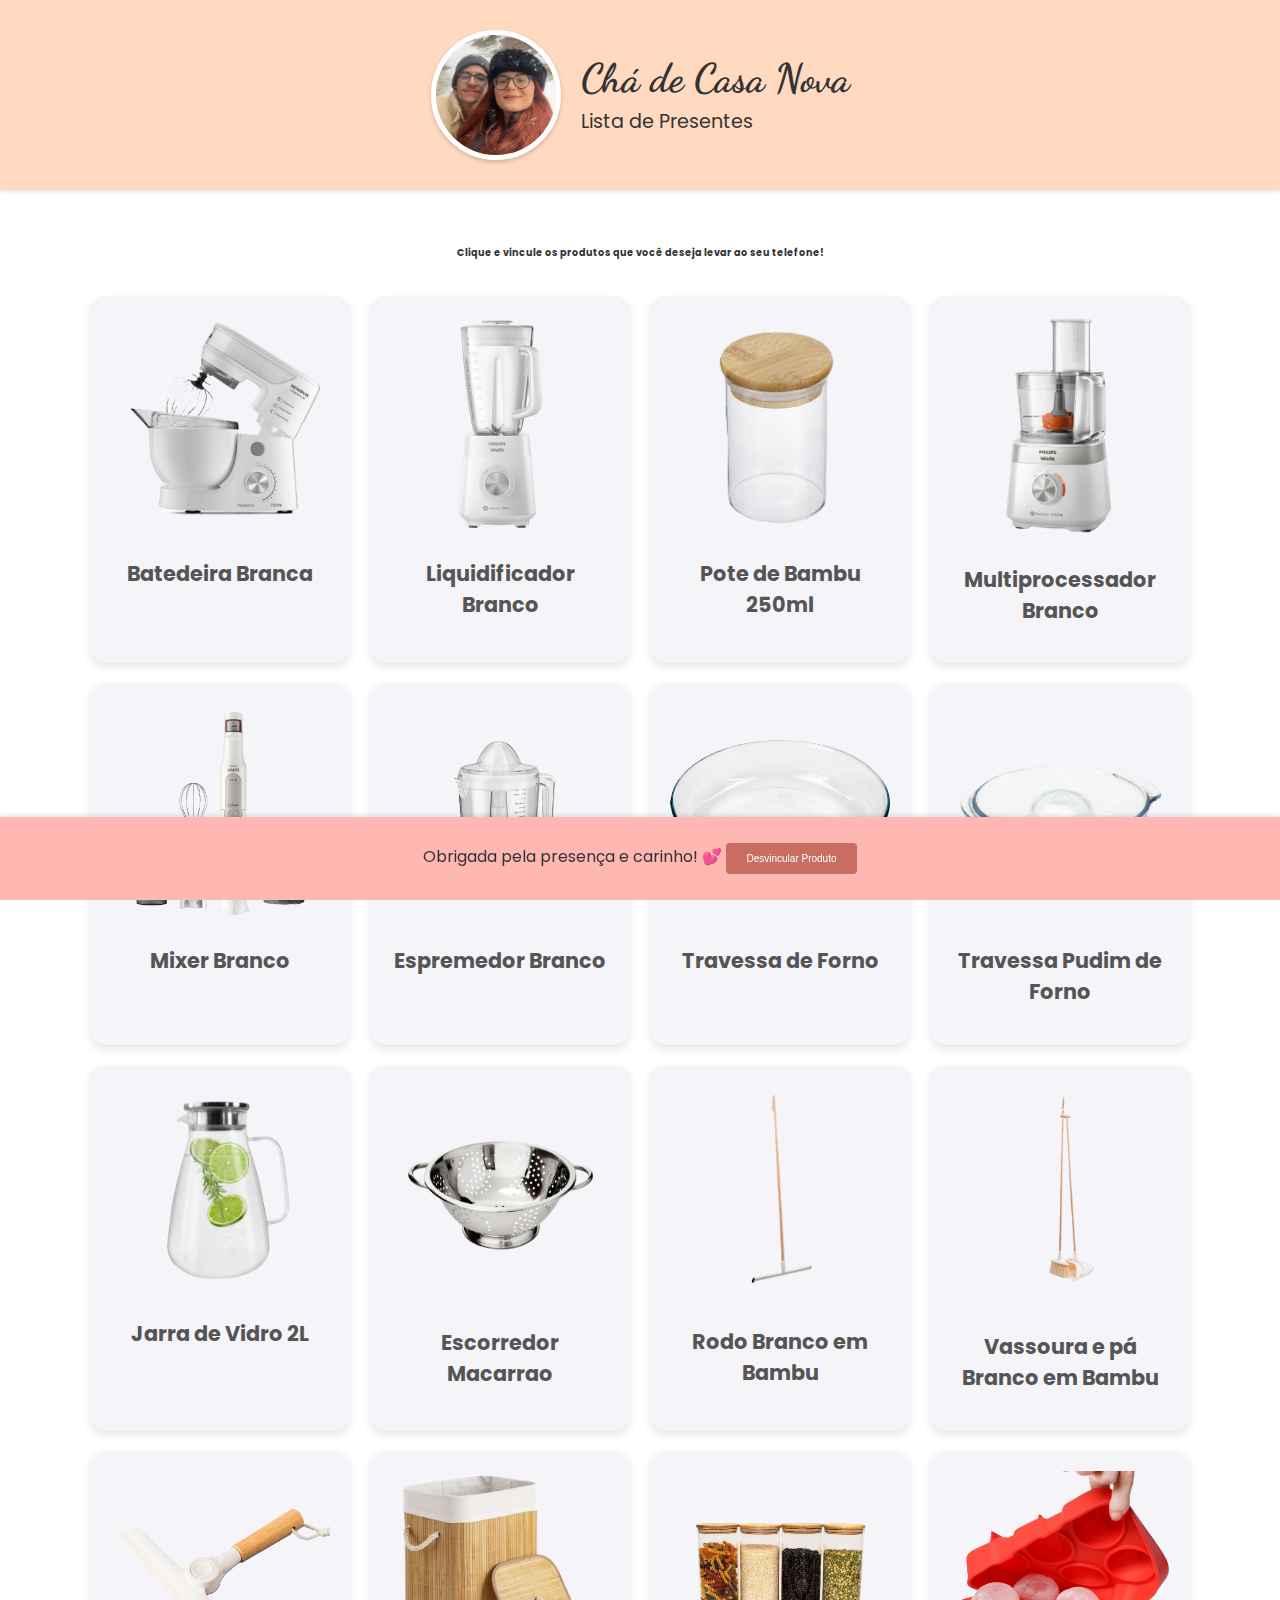
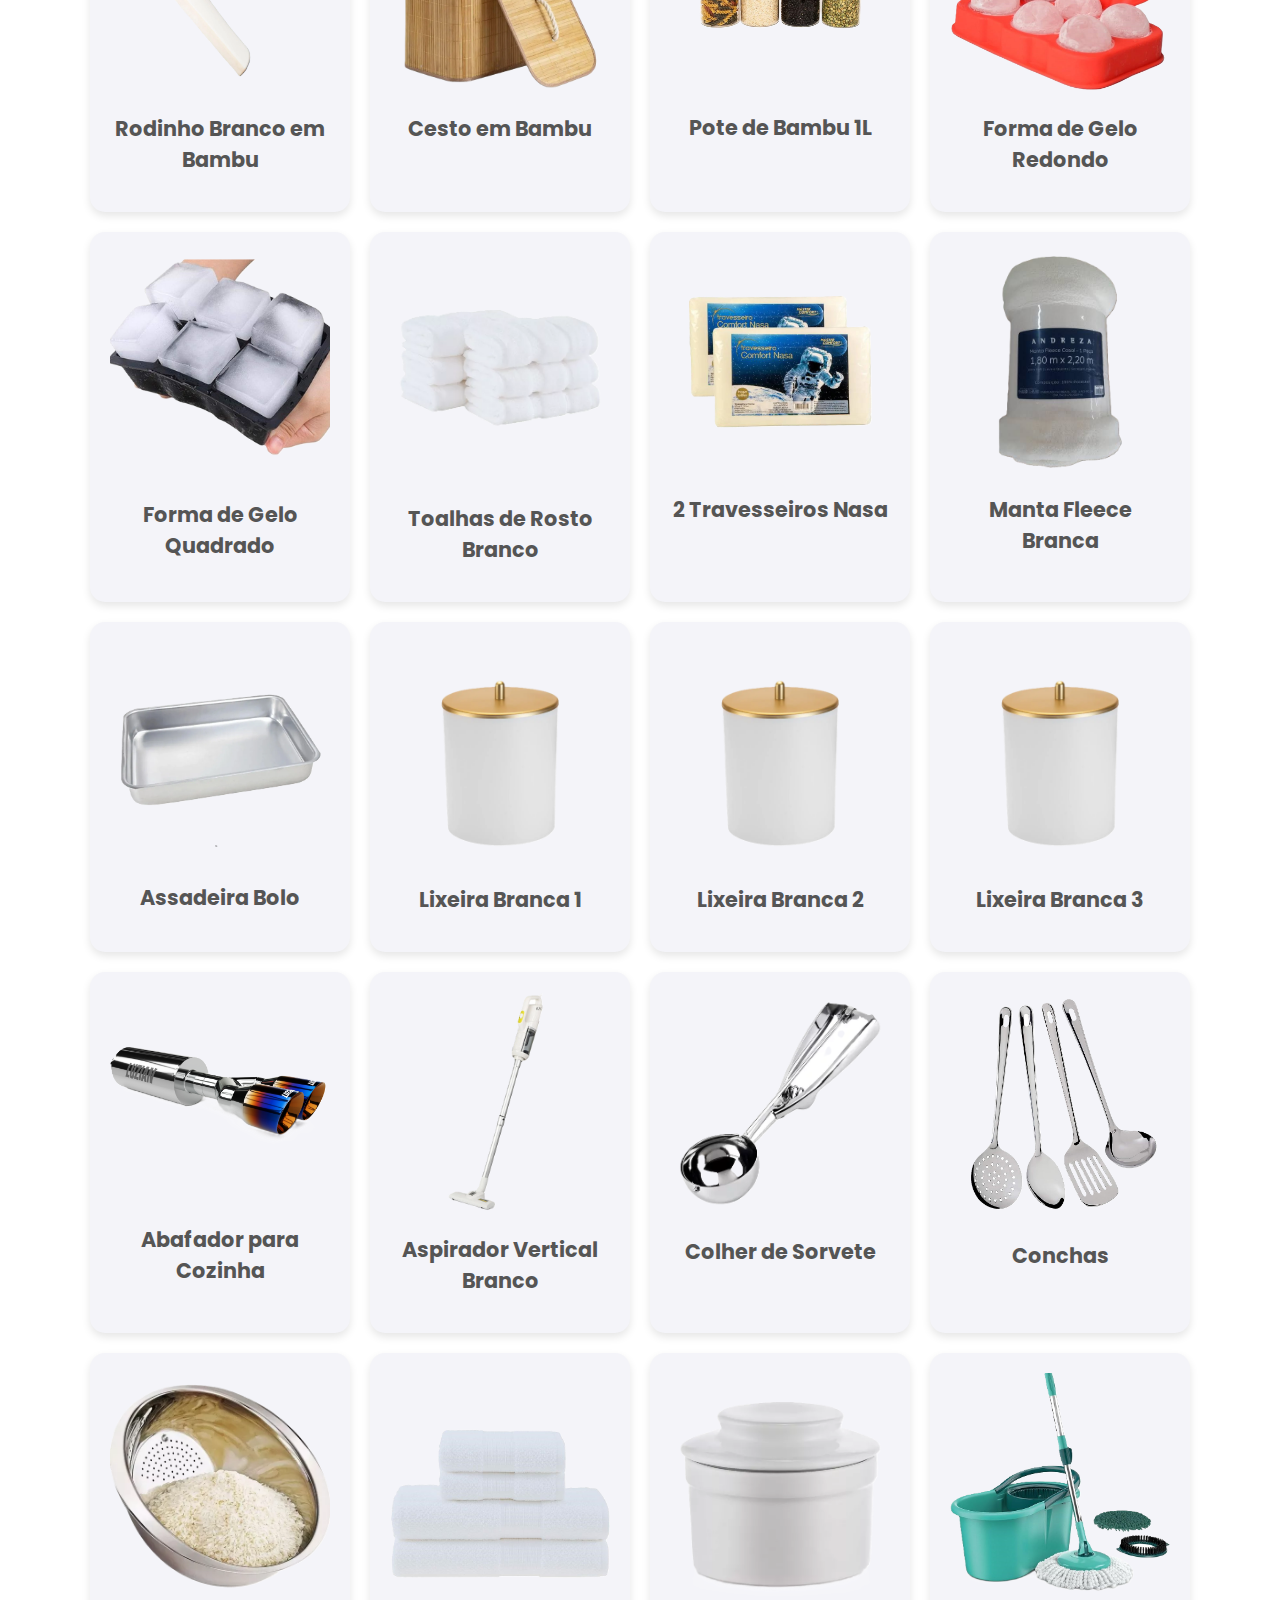
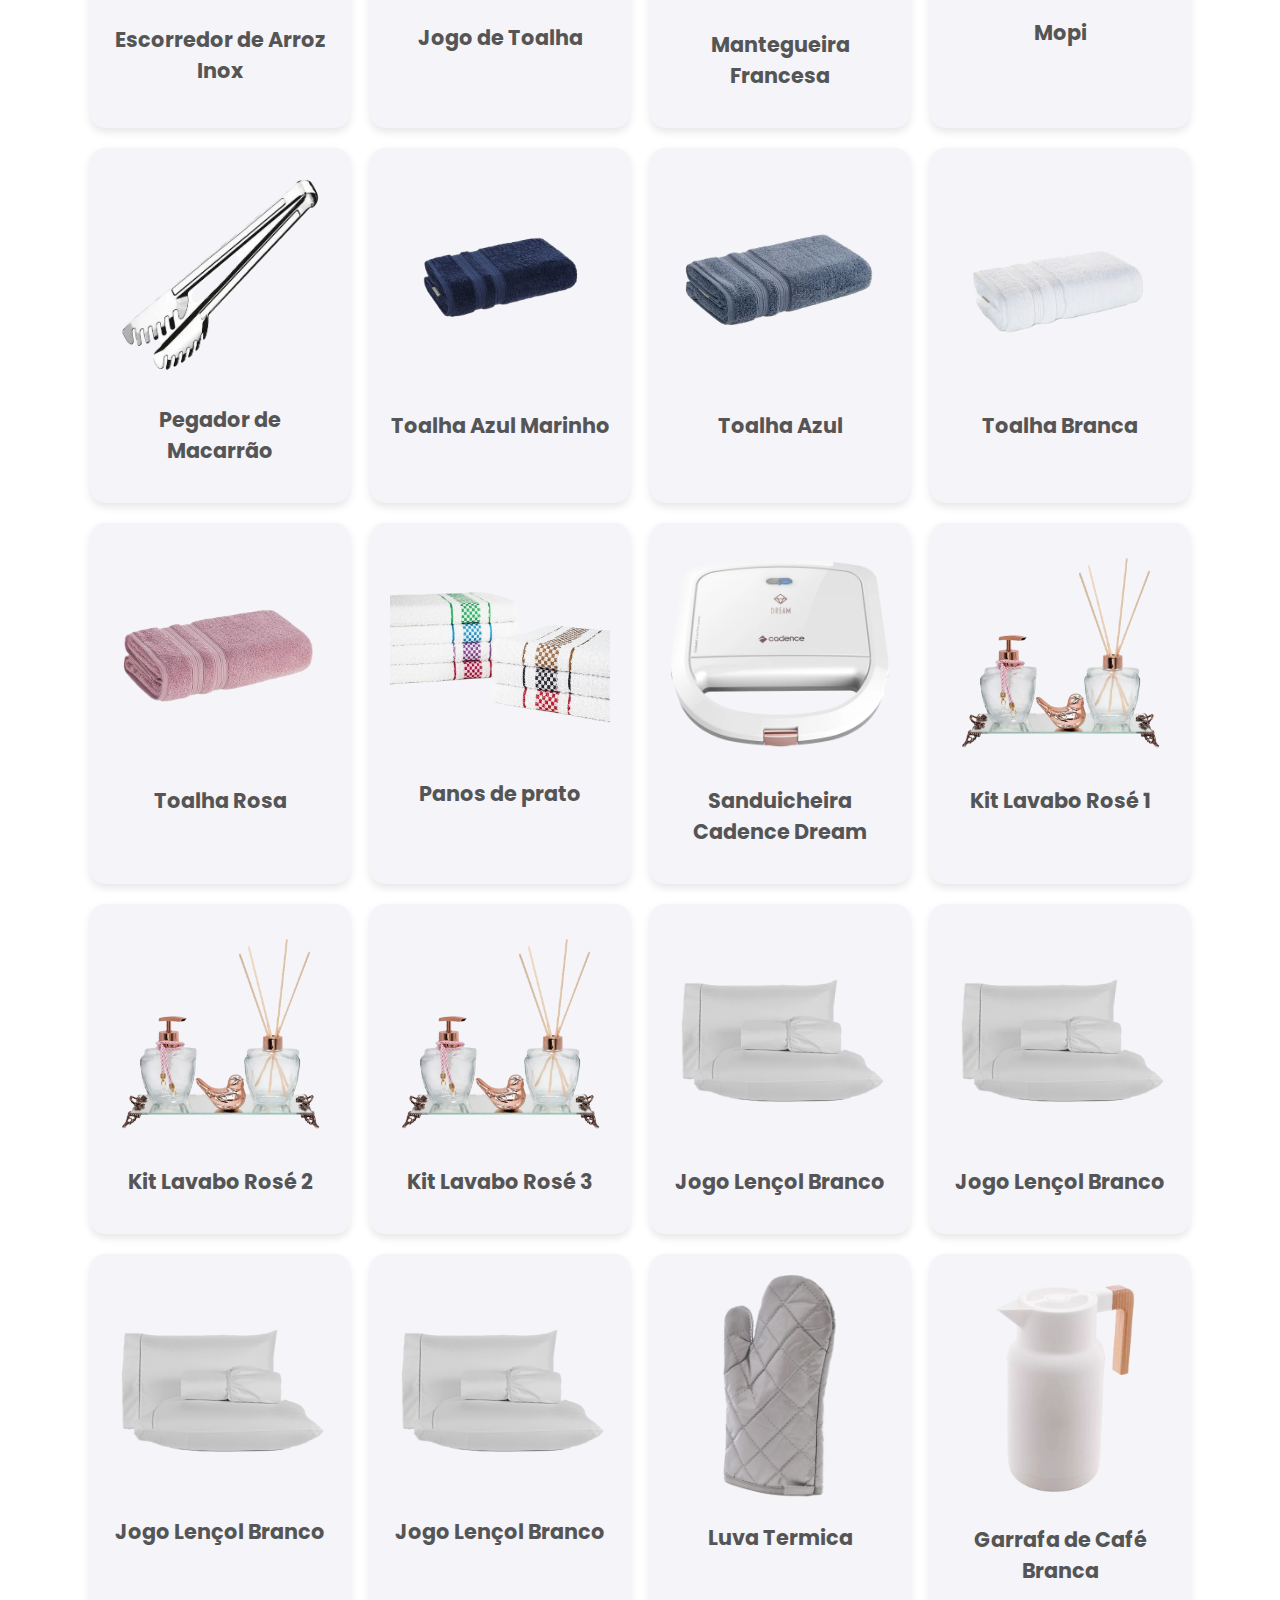
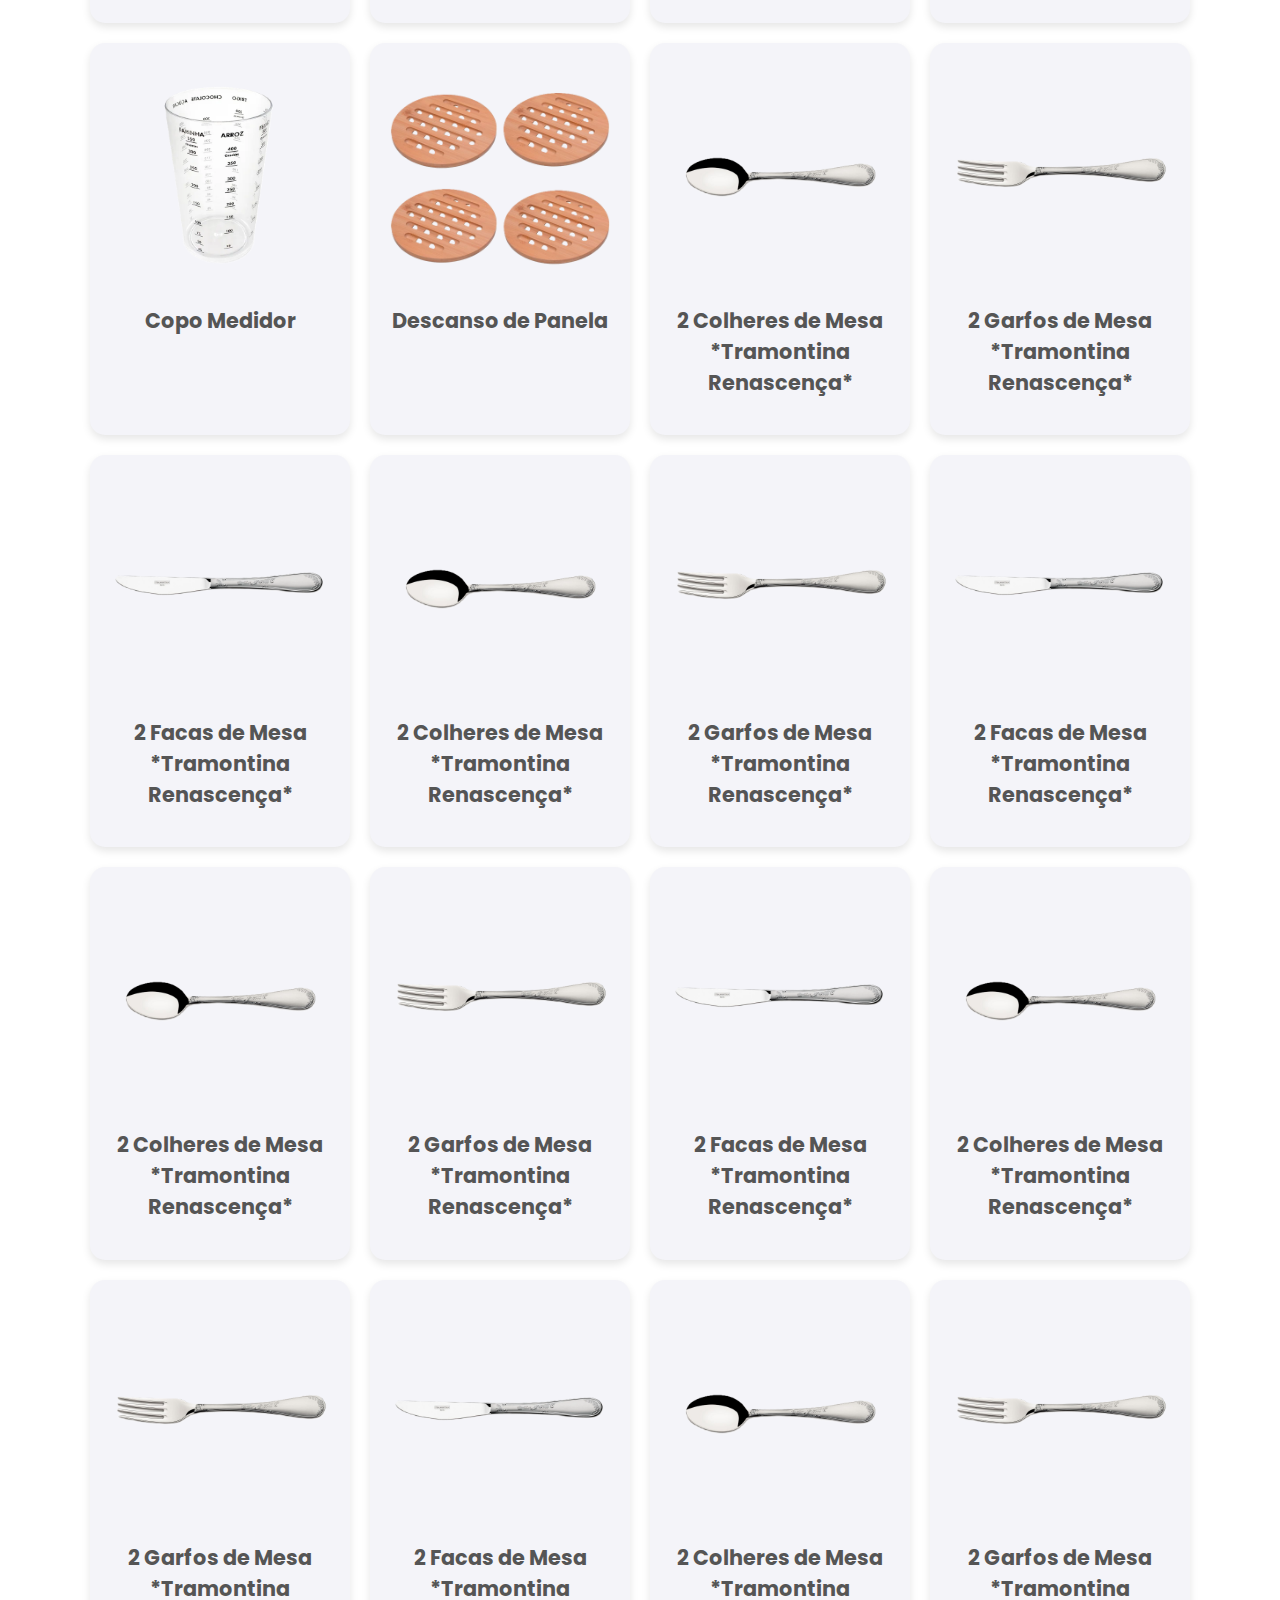
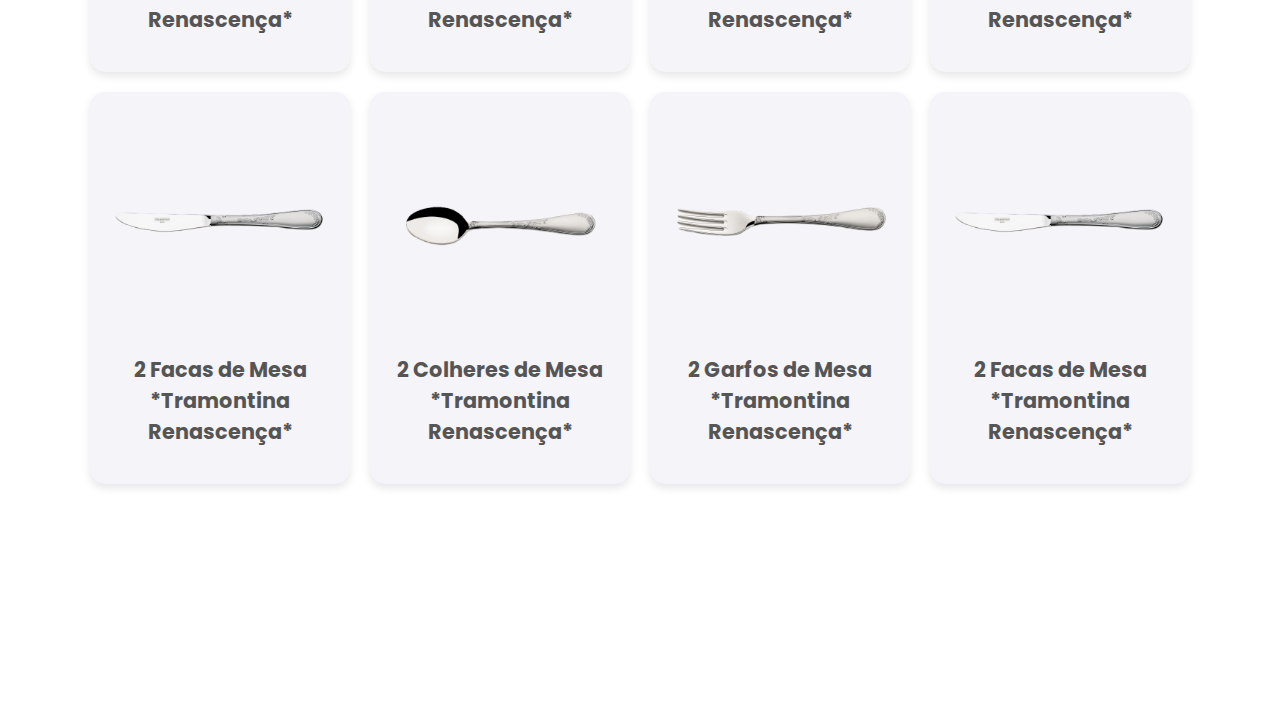
==== index.html @ 3da1aef8 "feat" ====
<!-- -->
<!-- -->
<!-- -->
<!-- -->
<!-- -->
<!-- -->
<!-- -->
<!-- -->
<!-- -->
<!-- -->
<!-- -->
<!-- -->
<!-- -->
<!---------------------------   ####     ##      ####             #######   ####     ####      ##      #### ----------------------------->
<!---------------------------  ##  ##   ####      ##                   ##  ##  ##     ##      ####    ##  ##----------------------------->
<!--------------------------- ##        ## ##     ##                  ##   ##   ##    ##      ## ##   ##   ##---------------------------->
<!---------------------------  #####   ##   ##    ##                 ##    ##   ##    ##     ##   ##  ##   ##---------------------------->
<!---------------------------      ##  #######    ##                ##     ##   ##    ##     #######  ##   ##---------------------------->
<!--------------------------- ##   ##  ##   ##    ##               ##      ##   ##    ##     ##   ##  ##   ##---------------------------->
<!---------------------------  #####   ##   ##   ####             #######   #####    ####    ##   ##   #####----------------------------->
<!-- -->
<!-- -->
<!-- -->
<!-- -->
<!-- -->
<!-- -->
<!-- -->
<!-- -->
<!-- -->
<!-- -->
<!-- -->
<!-- -->
<!-- -->



<!DOCTYPE html>
<html lang="pt-BR">

<head>
    <title>Izao e Jhow</title>
    <link rel="icon" type="image/x-icon" href="images/nois.jpeg">
    <meta charset="UTF-8">
    <meta name="viewport" content="width=device-width, initial-scale=1.0">
    <title>Chá de Casa Nova</title>
    <link
        href="https://fonts.googleapis.com/css2?family=Poppins:wght@300;400;600&family=Dancing+Script:wght@700&display=swap"
        rel="stylesheet">
    <link rel="stylesheet" href="casanova.css">
</head>

<body>
    <header>
        <div class="header-content">
            <img src="images/nois.jpeg" alt="Nois" class="personal-photo">
            <div class="header-text">
                <h1>Chá de Casa Nova</h1>
                <p>Lista de Presentes</p>        
            </div>
        </div>

    </header>

    <main>
        <h5>Clique e vincule os produtos que você deseja levar ao seu telefone!</h5>
        <section class="product-list">
            <div class="product-item" data-id="1">
                <img src="images/batedeira.png" alt="Batedeira Branca">
                <h2>Batedeira Branca</h2>
                <button class="link-button">Vincular</button>
            </div>

            <div class="product-item" data-id="2">
                <img src="images/liquidificador.png" alt="Liquidificador Branco">
                <h2>Liquidificador Branco</h2>
                <button class="link-button">Vincular</button>
            </div>

            <div class="product-item" data-id="1000">
                <img src="images/pote-2.png" alt="Pote de Bambu 250ml">
                <h2>Pote de Bambu 250ml</h2>
                <button class="link-button">Vincular</button>
            </div>

            <div class="product-item" data-id="3">
                <img src="images/multiprocessador.png" alt="Multiprocessador Branco">
                <h2>Multiprocessador Branco</h2>
                <button class="link-button">Vincular</button>
            </div>

            <div class="product-item" data-id="4">
                <img src="images/mixer.png" alt="Mixer Branco">
                <h2>Mixer Branco</h2>
                <button class="link-button">Vincular</button>
            </div>

            <div class="product-item" data-id="5">
                <img src="images/espremedor.png" alt="Espremedor Branco">
                <h2>Espremedor Branco</h2>
                <button class="link-button">Vincular</button>
            </div>

            <div class="product-item" data-id="6">
                <img src="images/assadeira.png" alt="Assadeira">
                <h2>Travessa de Forno</h2>
                <button class="link-button">Vincular</button>
            </div>

            <div class="product-item" data-id="7">
                <img src="images/forma-pudim.png" alt="Travessa Pudim de Forno">
                <h2>Travessa Pudim de Forno</h2>
                <button class="link-button">Vincular</button>
            </div>

            <div class="product-item" data-id="8">
                <img src="images/jarra.png" alt="Jarra de Vidro 2L">
                <h2>Jarra de Vidro 2L</h2>
                <button class="link-button">Vincular</button>
            </div>

            <div class="product-item" data-id="9">
                <img src="images/escorredor-macarrao.png" alt="Escorredor Macarrao">
                <h2>Escorredor Macarrao</h2>
                <button class="link-button">Vincular</button>
            </div>

            <div class="product-item" data-id="10">
                <img src="images/rodo.png" alt="Rodo Branco em Bambu">
                <h2>Rodo Branco em Bambu</h2>
                <button class="link-button">Vincular</button>
            </div>

            <div class="product-item" data-id="11">
                <img src="images/vassoura.png" alt="Vassoura e pá Branco em Bambu">
                <h2>Vassoura e pá Branco em Bambu</h2>
                <button class="link-button">Vincular</button>
            </div>

            <div class="product-item" data-id="12">
                <img src="images/rodinho.png" alt="Rodinho Branco em Bambu">
                <h2>Rodinho Branco em Bambu</h2>
                <button class="link-button">Vincular</button>
            </div>

            <div class="product-item" data-id="13">
                <img src="images/cesto.png" alt="Cesto em Bambu">
                <h2>Cesto em Bambu</h2>
                <button class="link-button">Vincular</button>
            </div>

            <div class="product-item" data-id="14">
                <img src="images/pote.png" alt="Pote de Bambu 1L">
                <h2>Pote de Bambu 1L</h2>
                <button class="link-button">Vincular</button>
            </div>

            <div class="product-item" data-id="15">
                <img src="images/gelo-redondo.png" alt="Forma de Gelo Redondo">
                <h2>Forma de Gelo Redondo</h2>
                <button class="link-button">Vincular</button>
            </div>

            <div class="product-item" data-id="16">
                <img src="images/gelo-quadrado.png" alt="Forma de Gelo Quadrado">
                <h2>Forma de Gelo Quadrado</h2>
                <button class="link-button">Vincular</button>
            </div>

            <div class="product-item" data-id="17">
                <img src="images/toalha-rosto.png" alt="Toalhas de Rosto Branco">
                <h2>Toalhas de Rosto Branco</h2>
                <button class="link-button">Vincular</button>
            </div>

            <div class="product-item" data-id="18">
                <img src="images/travesseiro.png" alt="2 Travesseiros Nasa">
                <h2>2 Travesseiros Nasa</h2>
                <button class="link-button">Vincular</button>
            </div>

            <div class="product-item" data-id="19">
                <img src="images/manta.png" alt="Manta Fleece Branca">
                <h2>Manta Fleece Branca</h2>
                <button class="link-button">Vincular</button>
            </div>

            <div class="product-item" data-id="20">
                <img src="images/assadeira-bolo.png" alt="Assadeira Bolo">
                <h2>Assadeira Bolo</h2>
                <button class="link-button">Vincular</button>
            </div>

            <div class="product-item" data-id="21">
                <img src="images/lixeira.png" alt="Lixeira Branca">
                <h2>Lixeira Branca 1</h2>
                <button class="link-button">Vincular</button>
            </div>

            <div class="product-item" data-id="22">
                <img src="images/lixeira.png" alt="Lixeira Branca">
                <h2>Lixeira Branca 2</h2>
                <button class="link-button">Vincular</button>
            </div>

            <div class="product-item" data-id="23">
                <img src="images/lixeira.png" alt="Lixeira Branca">
                <h2>Lixeira Branca 3</h2>
                <button class="link-button">Vincular</button>
            </div>
            <div class="product-item" data-id="24">
                <img src="images/abafador-para-cozinha.png" alt="Abafador para Cozinha">
                <h2>Abafador para Cozinha</h2>
                <button class="link-button">Vincular</button>
            </div>

            <div class="product-item" data-id="25">
                <img src="images/aspirador.png" alt="Aspirador">
                <h2>Aspirador Vertical Branco</h2>
                <button class="link-button">Vincular</button>
            </div>

            <div class="product-item" data-id="26">
                <img src="images/colher-sorvete.png" alt="Colher de Sorvete">
                <h2>Colher de Sorvete</h2>
                <button class="link-button">Vincular</button>
            </div>

            <div class="product-item" data-id="27">
                <img src="images/conchas.png" alt="Conchas">
                <h2>Conchas</h2>
                <button class="link-button">Vincular</button>
            </div>

            <div class="product-item" data-id="28">
                <img src="images/escorredor-arroz.png" alt="Escorredor de Arroz">
                <h2>Escorredor de Arroz Inox</h2>
                <button class="link-button">Vincular</button>
            </div>

            <div class="product-item" data-id="29">
                <img src="images/jogo-toalha.png" alt="Jogo de Toalha">
                <h2>Jogo de Toalha</h2>
                <button class="link-button">Vincular</button>
            </div>

            <div class="product-item" data-id="30">
                <img src="images/mantegueira.png" alt="Mantegueira">
                <h2>Mantegueira Francesa</h2>
                <button class="link-button">Vincular</button>
            </div>

            <div class="product-item" data-id="31">
                <img src="images/mopi.png" alt="Mopi">
                <h2>Mopi</h2>
                <button class="link-button">Vincular</button>
            </div>

            <div class="product-item" data-id="32">
                <img src="images/pegador-macarrao.png" alt="Pegador de Macarrão">
                <h2>Pegador de Macarrão</h2>
                <button class="link-button">Vincular</button>
            </div>

            <div class="product-item" data-id="33">
                <img src="images/toalha-azul-marinho.png" alt="Toalha Azul Marinho">
                <h2>Toalha Azul Marinho</h2>
                <button class="link-button">Vincular</button>
            </div>

            <div class="product-item" data-id="34">
                <img src="images/toalha-azul.png" alt="Toalha Azul">
                <h2>Toalha Azul</h2>
                <button class="link-button">Vincular</button>
            </div>

            <div class="product-item" data-id="35">
                <img src="images/toalha-branca.png" alt="Toalha Branca">
                <h2>Toalha Branca</h2>
                <button class="link-button">Vincular</button>
            </div>

            <div class="product-item" data-id="36">
                <img src="images/toalha-rosa.png" alt="Toalha Rosa">
                <h2>Toalha Rosa</h2>
                <button class="link-button">Vincular</button>
            </div>
            <div class="product-item" data-id="37">
                <img src="images/panos-de-prato.png" alt="Panos de prato">
                <h2>Panos de prato</h2>
                <button class="link-button">Vincular</button>
            </div>

            <div class="product-item" data-id="38">
                <img src="images/sanduicheira.png" alt="Sanduicheira Cadence Dream">
                <h2>Sanduicheira Cadence Dream</h2>
                <button class="link-button">Vincular</button>
            </div>

            <div class="product-item" data-id="39">
                <img src="images/kit-lavabo.png" alt="Kit Lavabo Rosé">
                <h2>Kit Lavabo Rosé 1</h2>
                <button class="link-button">Vincular</button>
            </div>

            <div class="product-item" data-id="40">
                <img src="images/kit-lavabo.png" alt="Kit Lavabo Rosé">
                <h2>Kit Lavabo Rosé 2</h2>
                <button class="link-button">Vincular</button>
            </div>

            <div class="product-item" data-id="41">
                <img src="images/kit-lavabo.png" alt="Kit Lavabo Rosé">
                <h2>Kit Lavabo Rosé 3</h2>
                <button class="link-button">Vincular</button>
            </div>
            <div class="product-item" data-id="42">
                <img src="images/jogo-lencol.png" alt="Jogo Lençol Branco">
                <h2>Jogo Lençol Branco</h2>
                <button class="link-button">Vincular</button>
            </div>
            <div class="product-item" data-id="43">
                <img src="images/jogo-lencol.png" alt="Jogo Lençol Branco">
                <h2>Jogo Lençol Branco</h2>
                <button class="link-button">Vincular</button>
            </div>
            <div class="product-item" data-id="44">
                <img src="images/jogo-lencol.png" alt="Jogo Lençol Branco">
                <h2>Jogo Lençol Branco</h2>
                <button class="link-button">Vincular</button>
            </div>
            <div class="product-item" data-id="45">
                <img src="images/jogo-lencol.png" alt="Jogo Lençol Branco">
                <h2>Jogo Lençol Branco</h2>
                <button class="link-button">Vincular</button>
            </div>
            <div class="product-item" data-id="46">
                <img src="images/luva.png" alt="Luva">
                <h2>Luva Termica</h2>
                <button class="link-button">Vincular</button>
            </div>
            <div class="product-item" data-id="47">
                <img src="images/garrafa-cafe.png" alt="Garrafa de Café Branca">
                <h2>Garrafa de Café Branca</h2>
                <button class="link-button">Vincular</button>
            </div>
            <div class="product-item" data-id="48">
                <img src="images/medidor.png" alt="Copo Medidor">
                <h2>Copo Medidor</h2>
                <button class="link-button">Vincular</button>
            </div>
            <div class="product-item" data-id="49">
                <img src="images/descanso-panela.png" alt="Descanso de Panela">
                <h2>Descanso de Panela</h2>
                <button class="link-button">Vincular</button>
            </div>
            <div class="product-item" data-id="50">
                <img src="images/colher-renascenca.png" alt="Colher de Mesa *Tramontina Renascença*">
                <h2>2 Colheres de Mesa *Tramontina Renascença*</h2>
                <button class="link-button">Vincular</button>
            </div>
            <div class="product-item" data-id="51">
                <img src="images/garfo-renascenca.png" alt="Garfo de Mesa *Tramontina Renascença*">
                <h2>2 Garfos de Mesa *Tramontina Renascença*</h2>
                <button class="link-button">Vincular</button>
            </div>
            <div class="product-item" data-id="52">
                <img src="images/faca-renascenca.png" alt="Faca de Mesa *Tramontina Renascença*">
                <h2>2 Facas de Mesa *Tramontina Renascença*</h2>
                <button class="link-button">Vincular</button>
            </div>
            <div class="product-item" data-id="53">
                <img src="images/colher-renascenca.png" alt="Colher de Mesa *Tramontina Renascença*">
                <h2>2 Colheres de Mesa *Tramontina Renascença*</h2>
                <button class="link-button">Vincular</button>
            </div>
            <div class="product-item" data-id="54">
                <img src="images/garfo-renascenca.png" alt="Garfo de Mesa *Tramontina Renascença*">
                <h2>2 Garfos de Mesa *Tramontina Renascença*</h2>
                <button class="link-button">Vincular</button>
            </div>
            <div class="product-item" data-id="55">
                <img src="images/faca-renascenca.png" alt="Faca de Mesa *Tramontina Renascença*">
                <h2>2 Facas de Mesa *Tramontina Renascença*</h2>
                <button class="link-button">Vincular</button>
            </div>
            <div class="product-item" data-id="56">
                <img src="images/colher-renascenca.png" alt="Colher de Mesa *Tramontina Renascença*">
                <h2>2 Colheres de Mesa *Tramontina Renascença*</h2>
                <button class="link-button">Vincular</button>
            </div>
            <div class="product-item" data-id="57">
                <img src="images/garfo-renascenca.png" alt="Garfo de Mesa *Tramontina Renascença*">
                <h2>2 Garfos de Mesa *Tramontina Renascença*</h2>
                <button class="link-button">Vincular</button>
            </div>
            <div class="product-item" data-id="58">
                <img src="images/faca-renascenca.png" alt="Faca de Mesa *Tramontina Renascença*">
                <h2>2 Facas de Mesa *Tramontina Renascença*</h2>
                <button class="link-button">Vincular</button>
            </div>
            <div class="product-item" data-id="59">
                <img src="images/colher-renascenca.png" alt="Colher de Mesa *Tramontina Renascença*">
                <h2>2 Colheres de Mesa *Tramontina Renascença*</h2>
                <button class="link-button">Vincular</button>
            </div>
            <div class="product-item" data-id="60">
                <img src="images/garfo-renascenca.png" alt="Garfo de Mesa *Tramontina Renascença*">
                <h2>2 Garfos de Mesa *Tramontina Renascença*</h2>
                <button class="link-button">Vincular</button>
            </div>
            <div class="product-item" data-id="61">
                <img src="images/faca-renascenca.png" alt="Faca de Mesa *Tramontina Renascença*">
                <h2>2 Facas de Mesa *Tramontina Renascença*</h2>
                <button class="link-button">Vincular</button>
            </div>
            <div class="product-item" data-id="62">
                <img src="images/colher-renascenca.png" alt="Colher de Mesa *Tramontina Renascença*">
                <h2>2 Colheres de Mesa *Tramontina Renascença*</h2>
                <button class="link-button">Vincular</button>
            </div>
            <div class="product-item" data-id="63">
                <img src="images/garfo-renascenca.png" alt="Garfo de Mesa *Tramontina Renascença*">
                <h2>2 Garfos de Mesa *Tramontina Renascença*</h2>
                <button class="link-button">Vincular</button>
            </div>
            <div class="product-item" data-id="64">
                <img src="images/faca-renascenca.png" alt="Faca de Mesa *Tramontina Renascença*">
                <h2>2 Facas de Mesa *Tramontina Renascença*</h2>
                <button class="link-button">Vincular</button>
            </div>
            <div class="product-item" data-id="65">
                <img src="images/colher-renascenca.png" alt="Colher de Mesa *Tramontina Renascença*">
                <h2>2 Colheres de Mesa *Tramontina Renascença*</h2>
                <button class="link-button">Vincular</button>
            </div>
            <div class="product-item" data-id="66">
                <img src="images/garfo-renascenca.png" alt="Garfo de Mesa *Tramontina Renascença*">
                <h2>2 Garfos de Mesa *Tramontina Renascença*</h2>
                <button class="link-button">Vincular</button>
            </div>
            <div class="product-item" data-id="67">
                <img src="images/faca-renascenca.png" alt="Faca de Mesa *Tramontina Renascença*">
                <h2>2 Facas de Mesa *Tramontina Renascença*</h2>
                <button class="link-button">Vincular</button>
            </div>
        </section>
    </main>

    <footer>
        <p>Obrigada pela presença e carinho! 💕 <button id="desvincular-button">Desvincular Produto</button></p>
    </footer>

    <div id="vincular-modal" class="modal" style="display:none;">
        <div class="modal-content">
            <span class="close-button">&times;</span>
            <h2>Vincular Produto</h2>
            <label for="telefone">Insira seu telefone:</label>
            <input type="text" id="telefone" name="telefone" required>
            <button id="confirm-vincular">Vincular</button>
        </div>
    </div>
    <div id="desvincular-modal" style="display:none;">
        <div class="modal-content">
            <button class="close-button">&times;</button>
            <h2>Desvincular Produto</h2>
            <input type="text" id="desvincular-telefone" placeholder="Digite seu telefone">
            <button id="confirm-desvincular">Desvincular</button>
        </div>
    </div>
    <script>
        document.addEventListener("DOMContentLoaded", async function () {
            await applyProductData();

            const modal = document.getElementById('vincular-modal');
            const closeButton = document.querySelector('.close-button');
            const confirmButton = document.getElementById('confirm-vincular');
            const telefoneInput = document.getElementById('telefone');
            let selectedProduct = null;

            const desvincularButton = document.getElementById('desvincular-button');
            const desvincularModal = document.getElementById('desvincular-modal');
            const desvincularCloseButton = desvincularModal.querySelector('.close-button');
            const desvincularConfirmButton = document.getElementById('confirm-desvincular');
            const desvincularTelefoneInput = document.getElementById('desvincular-telefone');

            document.querySelectorAll('.link-button').forEach(button => {
                button.addEventListener('click', function () {
                    selectedProduct = parseInt(this.closest('.product-item').getAttribute('data-id'));
                    modal.style.display = 'block';
                });
                button.addEventListener('touchend', function () {
                    selectedProduct = parseInt(this.closest('.product-item').getAttribute('data-id'));
                    modal.style.display = 'block';
                });
            });

            closeButton.addEventListener('click', function () {
                modal.style.display = 'none';
                telefoneInput.value = '';
            });

            telefoneInput.addEventListener('input', function () {
                const telefone = telefoneInput.value;

                telefoneInput.value = telefone.replace(/[^0-9]/g, '').slice(0, 11);

                if (telefoneInput.value.length < 8) {
                    telefoneInput.setCustomValidity("O telefone deve ter pelo menos 8 dígitos.");
                } else {
                    telefoneInput.setCustomValidity("");
                }
            });

            confirmButton.addEventListener('click', async function () {
                const telefone = telefoneInput.value;

                if (telefone.length > 7 && telefone.length <= 11) {

                    const products = await loadProductData();
                    let product = products.find(p => p.Id === selectedProduct);
                    if (product && product.Vinculado) {
                        modal.style.display = 'none';
                        alert("Produto já vinculado.");
                    }
                    else {
                        product = {};
                        product.Id = selectedProduct;
                        product.Telefone = telefone;
                        product.Vinculado = true;

                        var response = await saveProductData(product);
                        modal.style.display = 'none';
                        if (!response || response.status > 299) {
                            alert("Não foi possivel vincular.");
                        }
                        else {
                            alert("Vinculado com sucesso!");
                            await applyProductData();
                        }
                    }

                } else {
                    alert("Por favor, insira um telefone válido com 7 a 11 dígitos.");
                }
                telefoneInput.value = '';
            });

            desvincularTelefoneInput.addEventListener('input', function () {
                const telefone = desvincularTelefoneInput.value;

                desvincularTelefoneInput.value = telefone.replace(/[^0-9]/g, '').slice(0, 11);

                if (desvincularTelefoneInput.value.length < 8) {
                    desvincularTelefoneInput.setCustomValidity("O telefone deve ter pelo menos 8 dígitos.");
                } else {
                    desvincularTelefoneInput.setCustomValidity("");
                }
            });

            desvincularButton.addEventListener('click', function () {
                desvincularModal.style.display = 'block';
            });

            desvincularCloseButton.addEventListener('click', function () {
                desvincularModal.style.display = 'none';
                desvincularTelefoneInput.value = '';
            });

            desvincularConfirmButton.addEventListener('click', async function () {
                const telefone = desvincularTelefoneInput.value;


                if (telefone.length > 7 && telefone.length <= 11) {
                    const products = await loadProductData();
                    const product = products.find(p => p.Telefone === telefone);
                    if (product && product.Vinculado) {
                        var response = await deleteProductData(telefone);
                        modal.style.display = 'none';
                        if (!response || response.status > 299) {
                            alert("Não foi possivel desvincular.");
                        }
                        else {
                            alert("Desvinculado com sucesso!");
                        }
                    }
                    else {
                        alert("Nenhum produto encontrado para o telefone informado.");
                    }

                } else {
                    alert("Por favor, insira um telefone válido com 7 a 11 dígitos.");
                }
                await applyProductData();
                desvincularTelefoneInput.value = '';
            });

            window.addEventListener('click', function (event) {
                if (event.target === modal) {
                    modal.style.display = 'none';
                    telefoneInput.value = '';
                }

                if (event.target === desvincularModal) {
                    desvincularModal.style.display = 'none';
                    desvincularTelefoneInput.value = '';
                }
            });

            async function loadProductData() {
                const response = await fetch('https://api.izaoejhow.com.br/api/products')
                return response.json();
            }

            async function saveProductData(data) {
                const response = await fetch('https://api.izaoejhow.com.br/api/products', {
                    method: 'POST',
                    headers: {
                        'Content-Type': 'application/json'
                    },
                    body: JSON.stringify(data)
                });

                return response;
            }

            async function deleteProductData(tel) {
                const response = await fetch(`https://api.izaoejhow.com.br/api/products?telefone=${tel}`, { method: 'DELETE' });

                return response;
            }

            async function applyProductData() {
                const products = await loadProductData();
                document.querySelectorAll('.product-item').forEach(item => {
                    const productId = parseInt(item.getAttribute('data-id'));
                    const product = products.find(p => p.Id === productId);

                    if (product && product.Vinculado) {
                        item.classList.add('vinculado');
                    } else {
                        item.classList.remove('vinculado');
                    }
                });
            }
        });
    </script>
</body>
</html>
---- casanova.css ----
/* Estilo do corpo da página */
body {
    font-family: 'Poppins', sans-serif;
    background-color: #FFFFFF;
    color: #333;
    margin: 0;
    padding: 0;
}

/* Estilo do cabeçalho */
header {
    background-color: #FFDAC1; /* Pêssego */
    color: #333;
    text-align: center;
    padding: 30px 0;
    box-shadow: 0 2px 4px rgba(0, 0, 0, 0.1);
    display: flex;
    justify-content: center;
    align-items: center;
}

/* Contêiner flexível para imagem e texto */
.header-content {
    display: flex;
    align-items: center;
    gap: 20px;
    max-width: 800px;
    margin: 0 auto;
    text-align: left;
}

.header-content img {
    width: 120px; /* Tamanho da imagem */
    height: 120px; /* Tamanho da imagem */
    border-radius: 50%; /* Torna a imagem circular */
    border: 5px solid #FFFFFF; /* Borda branca */
    box-shadow: 0 2px 4px rgba(0, 0, 0, 0.2);
    object-fit: cover; /* Mantém a proporção da imagem */
    flex-shrink: 0; /* Impede que a imagem encolha */
}

/* Estilo do texto do cabeçalho */
.header-text h1 {
    font-family: 'Dancing Script', cursive;
    font-size: 2.5em;
    margin: 0;
}

.header-text p {
    font-size: 1.2em;
    margin: 5px 0 0;
}

/* Estilo principal */
main {
    padding: 40px 80px;
}

main h5{
    text-align: center;
    font-size: 0.6em;
}

.product-list {
    display: flex;
    flex-wrap: wrap;
    justify-content: center;
    gap: 20px;
    padding-top: 20px;
    padding-bottom: 200px;
}

/* Estilo dos itens do produto */
.product-item {
    background-color: #F4F4F9; /* Cinza Claro */
    border-radius: 15px;
    box-shadow: 0 4px 8px rgba(0, 0, 0, 0.1);
    text-align: center;
    width: 220px;
    padding: 20px;
    transition: transform 0.3s, box-shadow 0.3s, background-color 0.3s;
    position: relative;
    overflow: hidden; /* Garantir que o conteúdo não vaze do contêiner */
}

.product-item:hover {
    transform: scale(1.05);
    box-shadow: 0 6px 12px rgba(0, 0, 0, 0.15);
    background-color: #e0e0e0; /* Cor cinza ao passar o mouse */
}

.product-item img {
    width: 100%;
    height: auto;
    border-radius: 10px;
}

.product-item h2 {
    font-size: 1.3em;
    margin-top: 15px;
    color: #555;
}

/* Estilo do botão Vincular */
.link-button {
    display: none; /* Ocultar o botão por padrão */
    margin-top: 15px;
    padding: 10px 20px;
    font-size: 1em;
    color: #FFF;
    background-color: #add8e6; /* Azul Bebê */
    border: none;
    border-radius: 25px;
    cursor: pointer;
    transition: background-color 0.3s, transform 0.3s;
    box-shadow: 0 4px 8px rgba(0, 0, 0, 0.1);
}

/* Exibir o botão ao passar o mouse no item do produto */
.product-item:hover .link-button {
    display: inline-block;
}

.link-button:hover {
    background-color: #85c1e9; /* Azul Bebê Escuro ao passar o mouse */
    transform: translateY(-2px); /* Efeito de subir ao passar o mouse */
    box-shadow: 0 6px 12px rgba(0, 0, 0, 0.15);
}

/* Estilo para itens já vinculados */
.product-item.vinculado {
    background-color: #c0c0c0; /* Cinza */
    pointer-events: none; /* Desativa interações do mouse */
    box-shadow: none; /* Remove a sombra */
    transform: none; /* Remove a transformação */
}

.product-item.vinculado:hover {
    transform: none; /* Remove a transformação */
    box-shadow: none; /* Remove a sombra */
}

.product-item.vinculado .link-button {
    display: none; /* Oculta o botão para itens vinculados */
}

/* Estilo do rodapé */
footer {

    display: flex;
    flex-wrap: wrap;
    justify-content: center;
    padding: 10px 0;
    background-color: #FFB7B2; /* Rosa Claro */
    color: #333;
    position: fixed;
    bottom: 0;
    width: 100%;
    box-shadow: 0 -2px 4px rgba(0, 0, 0, 0.1);
}

footer p{
    text-align: center;
}

.modal-content {
    background-color: #ffffff;
    padding: 30px;
    border-radius: 8px;
    box-shadow: 0 5px 15px rgba(0, 0, 0, 0.3);
    width: 400px;
    max-width: 80%;
    margin: 0 auto;
    position: relative;
    text-align: center;
}

.close-button {
    position: absolute;
    top: 15px;
    right: 15px;
    background-color: transparent;
    border: none;
    font-size: 20px;
    cursor: pointer;
    color: #555555;
}

.close-button:hover {
    color: #000000;
}

.modal-content h2 {
    font-size: 24px;
    margin-bottom: 20px;
    color: #333333;
}

.modal-content input[type="text"] {
    width: 100%;
    padding: 10px;
    margin-bottom: 20px;
    border: 1px solid #cccccc;
    border-radius: 4px;
    font-size: 16px;
    box-sizing: border-box;
}

.modal-content input[type="text"]:focus {
    border-color: #999999;
    outline: none;
}

.modal-content button {
    background-color: #3498db;
    color: white;
    padding: 10px 20px;
    border: none;
    border-radius: 4px;
    cursor: pointer;
    font-size: 16px;
    transition: background-color 0.3s;
}

.modal-content button:hover {
    background-color: #2980b9;
}

/* Ajustes no modal para exibição centralizada */
#vincular-modal {
    display: flex;
    justify-content: center;
    align-items: center;
    position: fixed;
    z-index: 1000;
    left: 0;
    top: 0;
    width: 100%;
    height: 100%;
    background-color: rgba(0, 0, 0, 0.5);
}
/* Estilo para o botão no header */
#desvincular-button {
    text-align: right;
    background-color: #c96c62;
    color: white;
    padding: 10px 20px;
    border: none;
    border-radius: 4px;
    cursor: pointer;
    font-size: 10px;
    transition: background-color 0.3s;
}

#desvincular-button:hover {
    background-color: #c0392b;
}

/* Reutilização de estilos para o novo modal */
#desvincular-modal .modal-content {
    /* Mesmo estilo do modal anterior */
}

/* Ajustes no modal para exibição centralizada */
#desvincular-modal {
    display: flex;
    justify-content: center;
    align-items: center;
    position: fixed;
    z-index: 1000;
    left: 0;
    top: 0;
    width: 100%;
    height: 100%;
    background-color: rgba(0, 0, 0, 0.5);
}
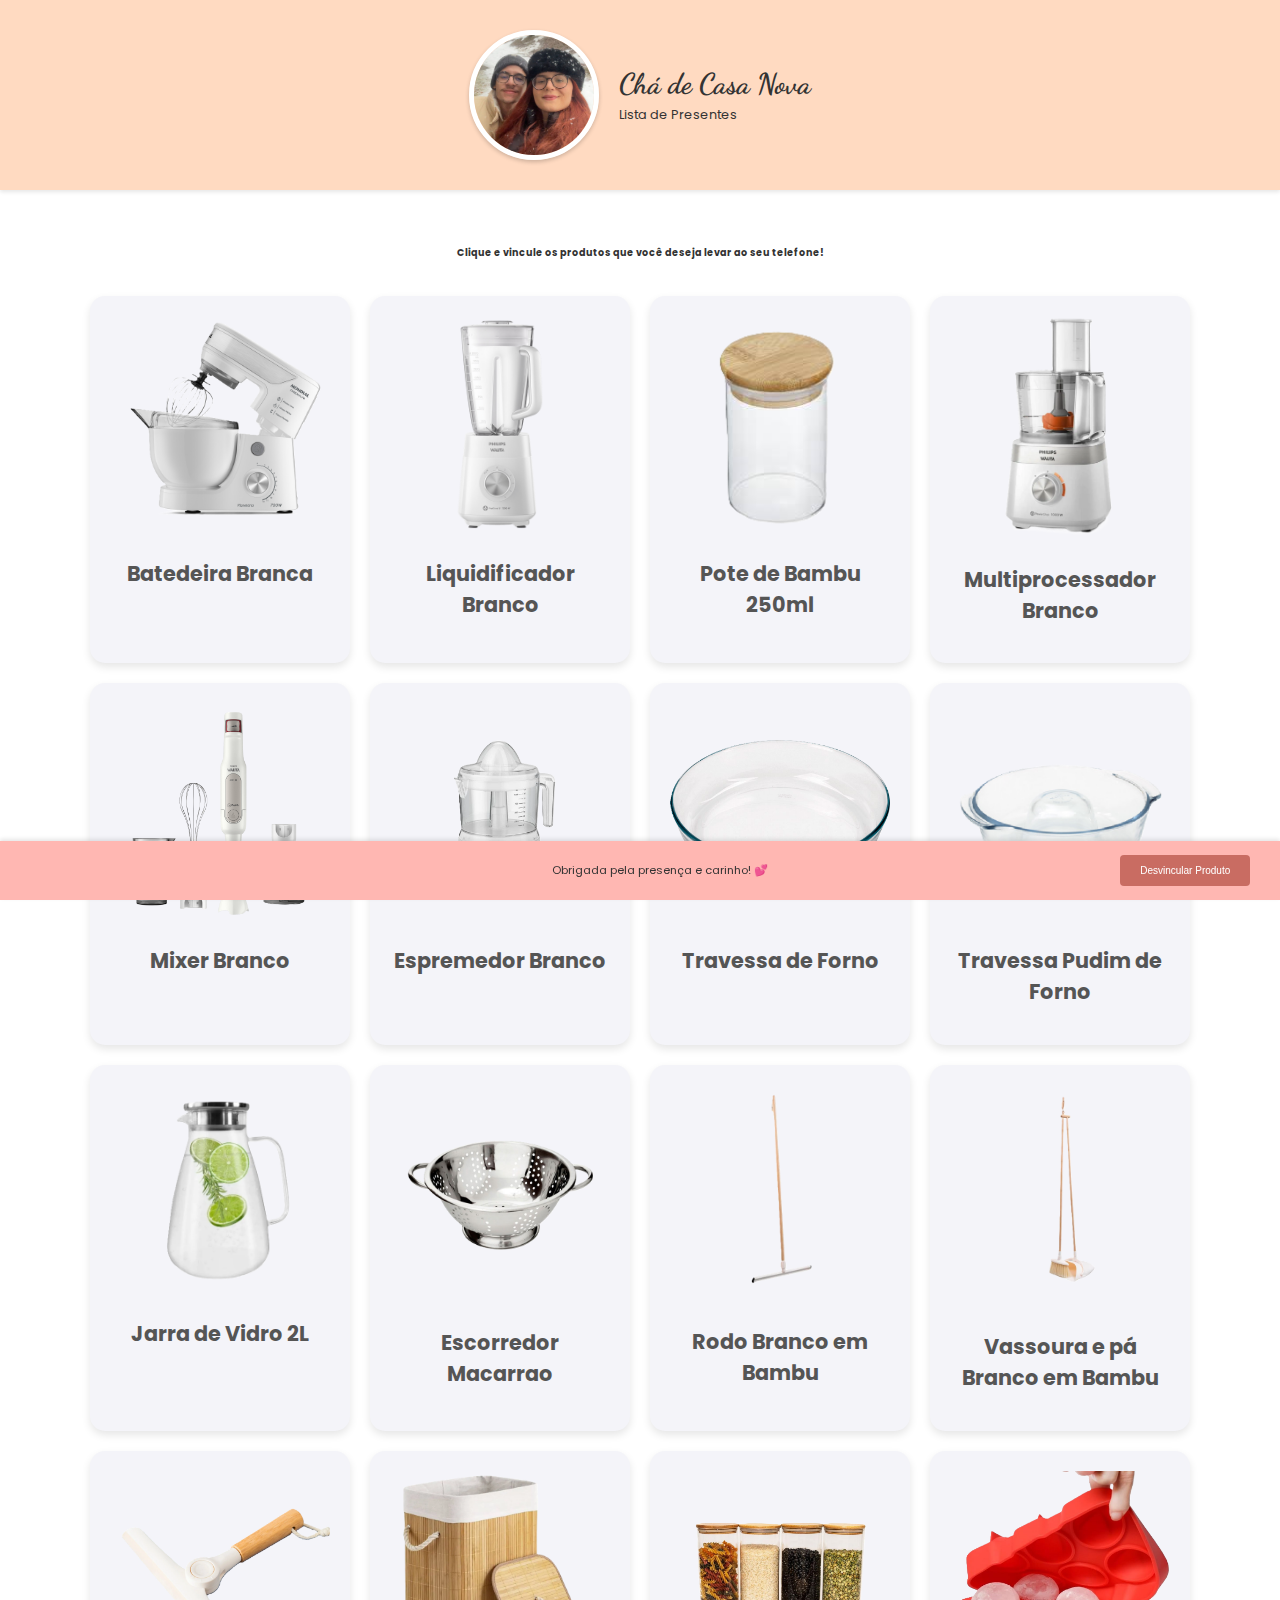
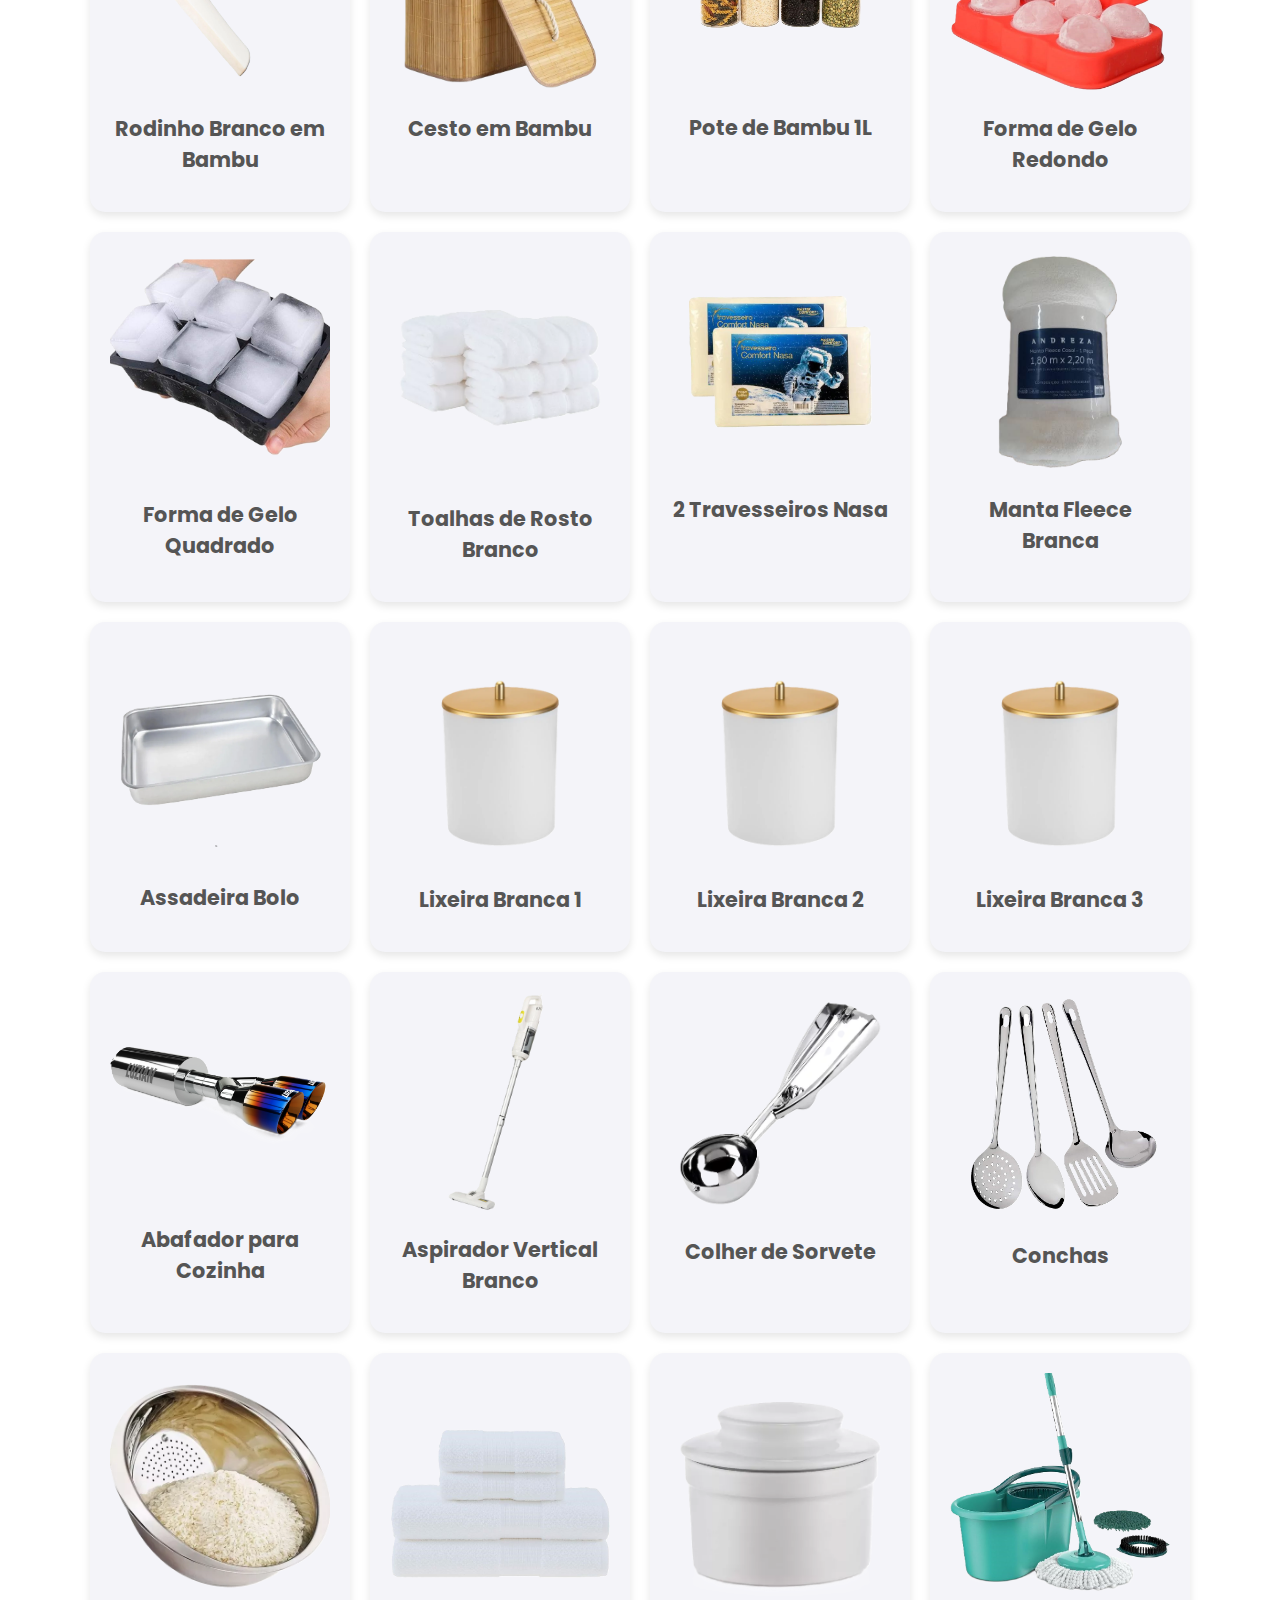
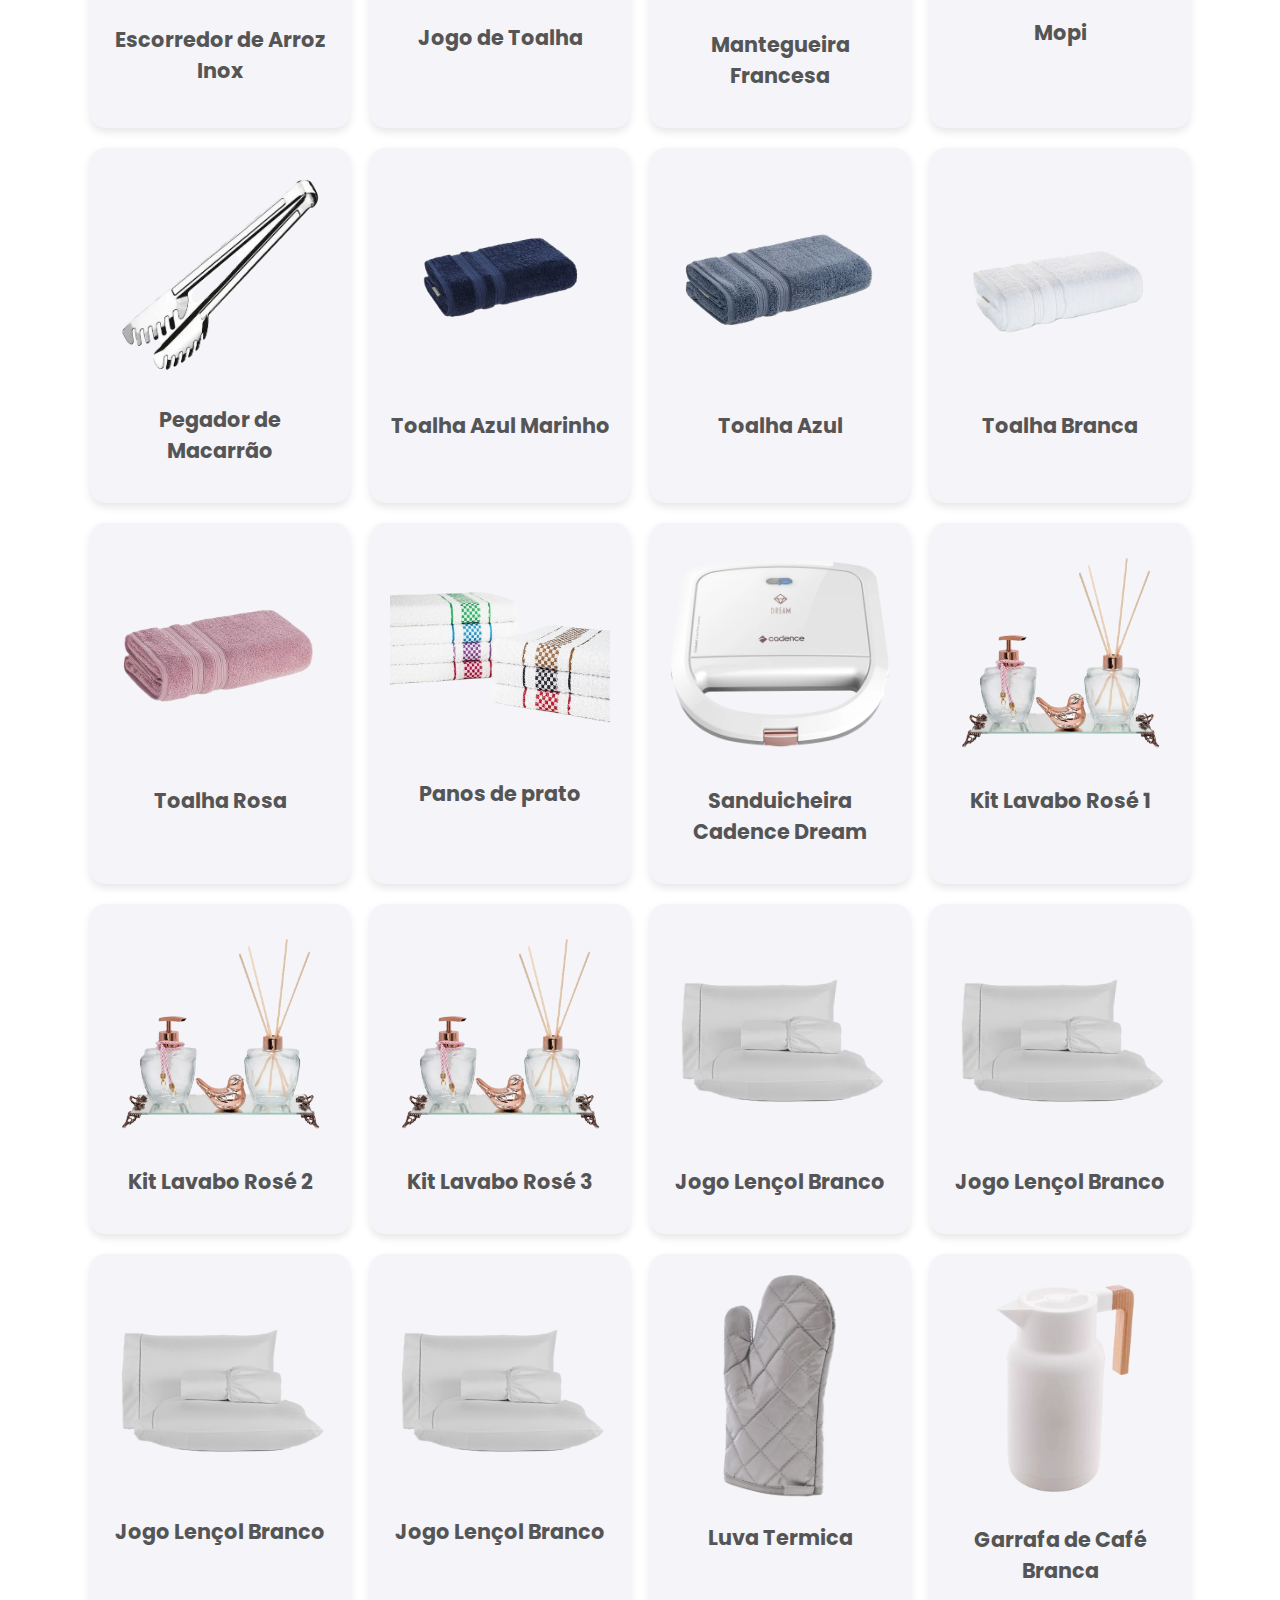
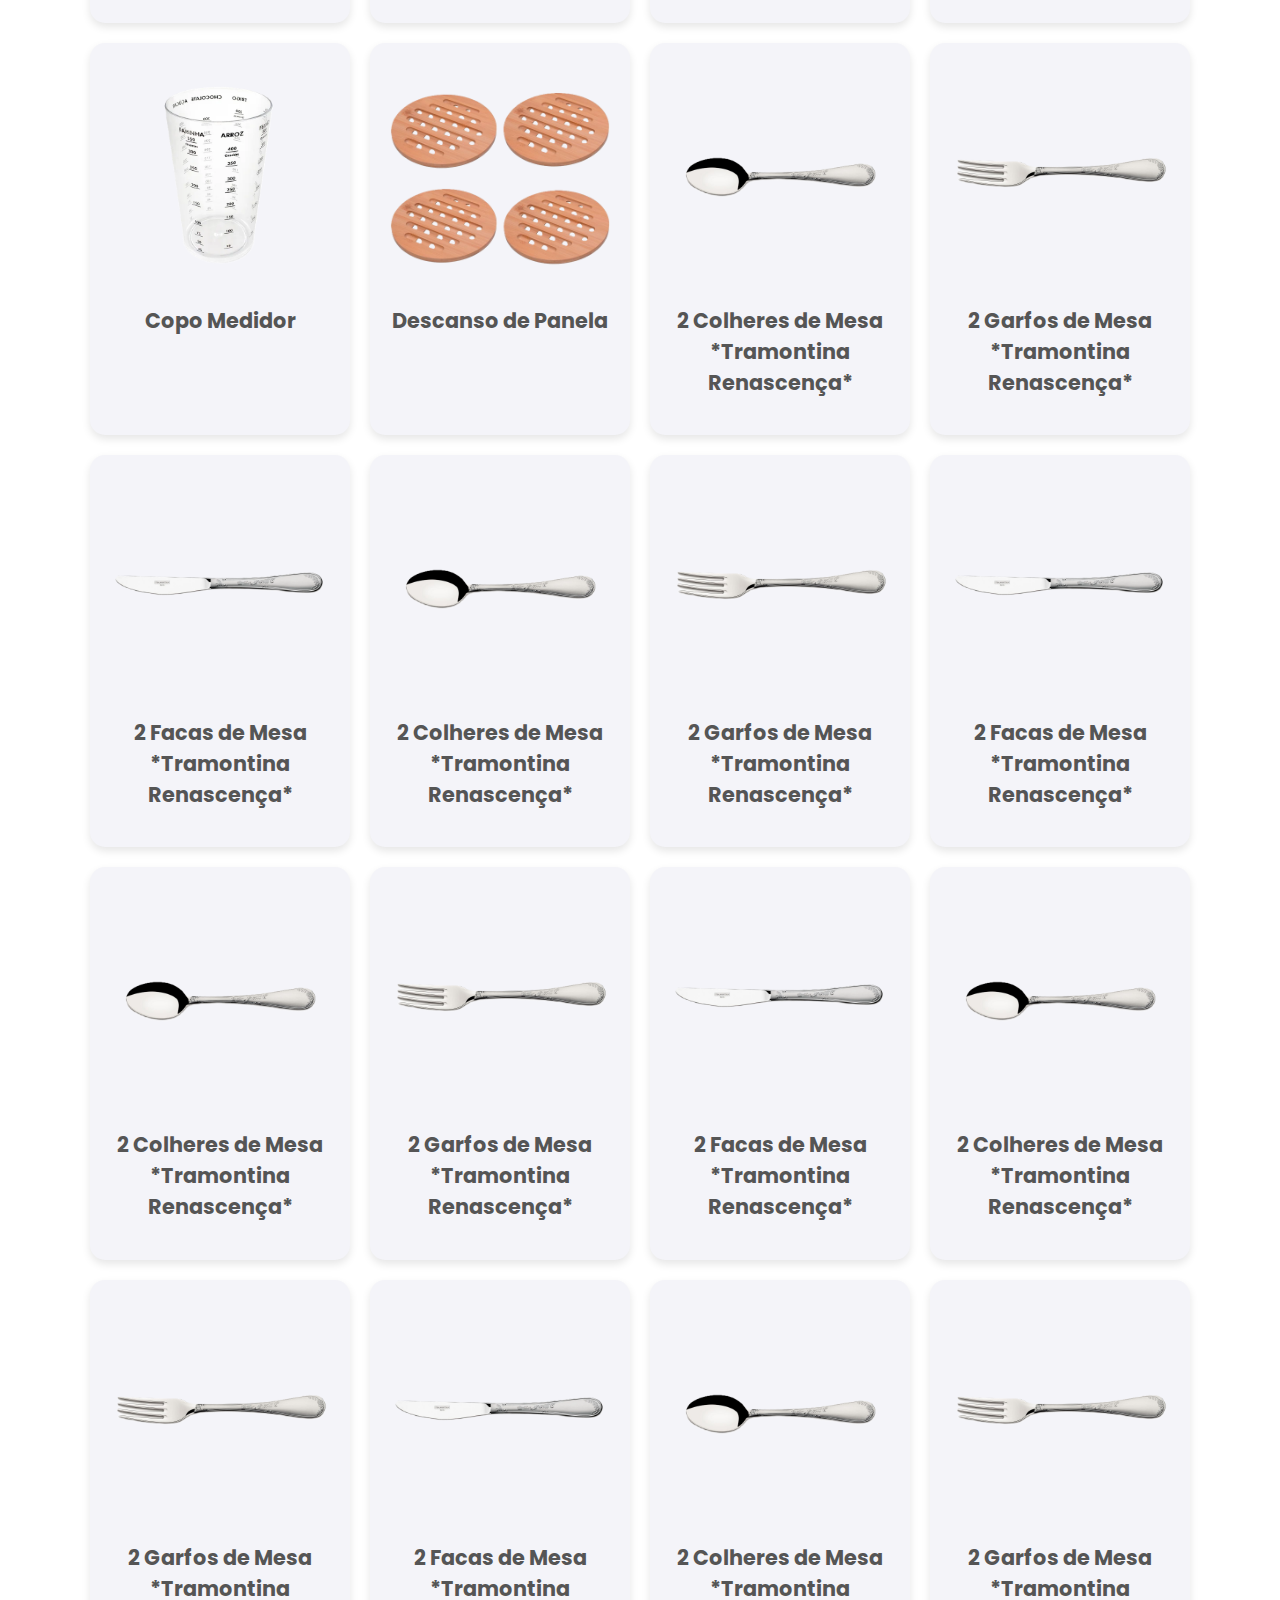
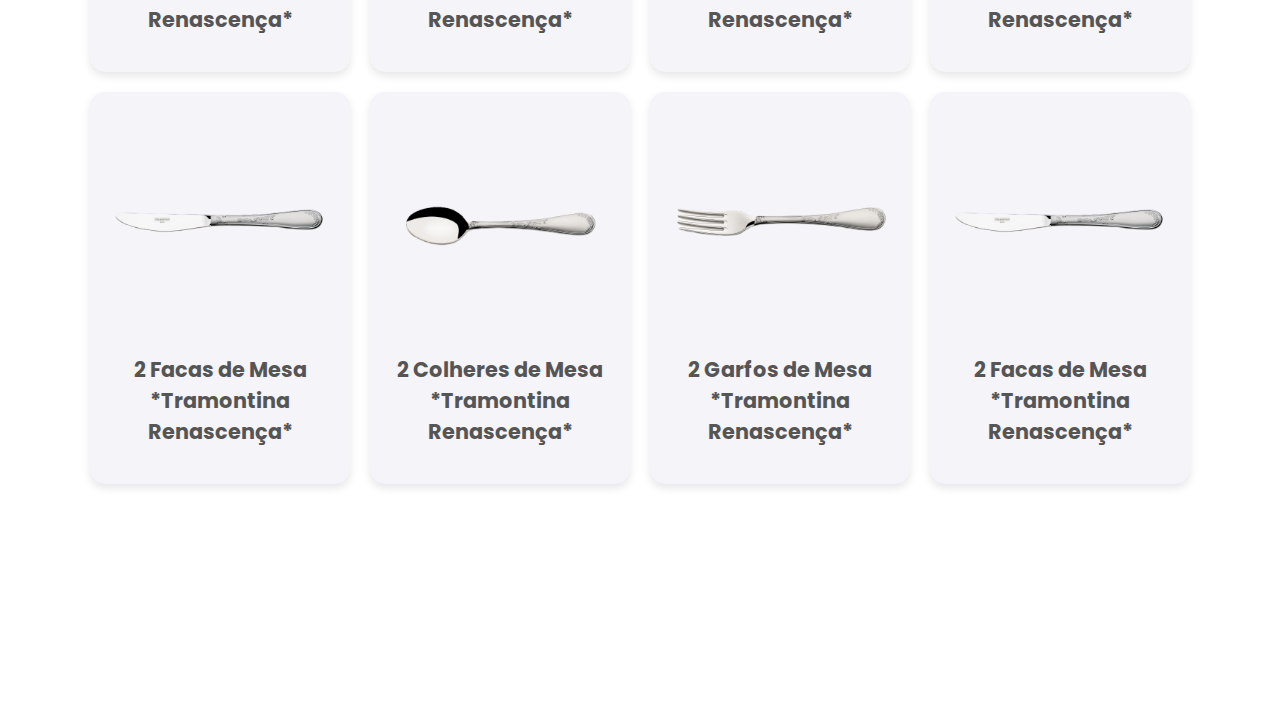
==== commit 57810758: "updt" ====
--- a/index.html
+++ b/index.html
@@ -62,7 +62,7 @@
     </header>
 
     <main>
-        <h5>Clique e vincule os produtos que você deseja levar ao seu telefone!</h5>
+        <h5 style="text-align: center;font-size: 0.6em;">Clique e vincule os produtos que você deseja levar ao seu telefone!</h5>
         <section class="product-list">
             <div class="product-item" data-id="1">
                 <img src="images/batedeira.png" alt="Batedeira Branca">
@@ -447,7 +447,12 @@
     </main>
 
     <footer>
-        <p>Obrigada pela presença e carinho! 💕 <button id="desvincular-button">Desvincular Produto</button></p>
+        <div class="footer-block-1">
+            <p>Obrigada pela presença e carinho! 💕</p>
+        </div>
+        <div class="footer-block-2">
+            <button id="desvincular-button">Desvincular Produto</button>
+        </div>      
     </footer>
 
     <div id="vincular-modal" class="modal" style="display:none;">
--- a/casanova.css
+++ b/casanova.css
@@ -42,23 +42,18 @@
 /* Estilo do texto do cabeçalho */
 .header-text h1 {
     font-family: 'Dancing Script', cursive;
-    font-size: 2.5em;
+    font-size: 180%;
     margin: 0;
 }
 
 .header-text p {
-    font-size: 1.2em;
+    font-size: 80%;
     margin: 5px 0 0;
 }
 
 /* Estilo principal */
 main {
     padding: 40px 80px;
-}
-
-main h5{
-    text-align: center;
-    font-size: 0.6em;
 }
 
 .product-list {
@@ -146,8 +141,6 @@
 
 /* Estilo do rodapé */
 footer {
-
-    display: flex;
     flex-wrap: wrap;
     justify-content: center;
     padding: 10px 0;
@@ -157,10 +150,7 @@
     bottom: 0;
     width: 100%;
     box-shadow: 0 -2px 4px rgba(0, 0, 0, 0.1);
-}
-
-footer p{
-    text-align: center;
+    font-size: 70%;
 }
 
 .modal-content {
@@ -250,6 +240,19 @@
     cursor: pointer;
     font-size: 10px;
     transition: background-color 0.3s;
+    margin-right: 4%;
+}
+
+.footer-block-1 {
+    width: 60%;
+    display: inline-block;
+    text-align: right;
+}
+
+.footer-block-2 {
+    display: inline-block;
+    text-align: right;
+    width: 39%;
 }
 
 #desvincular-button:hover {
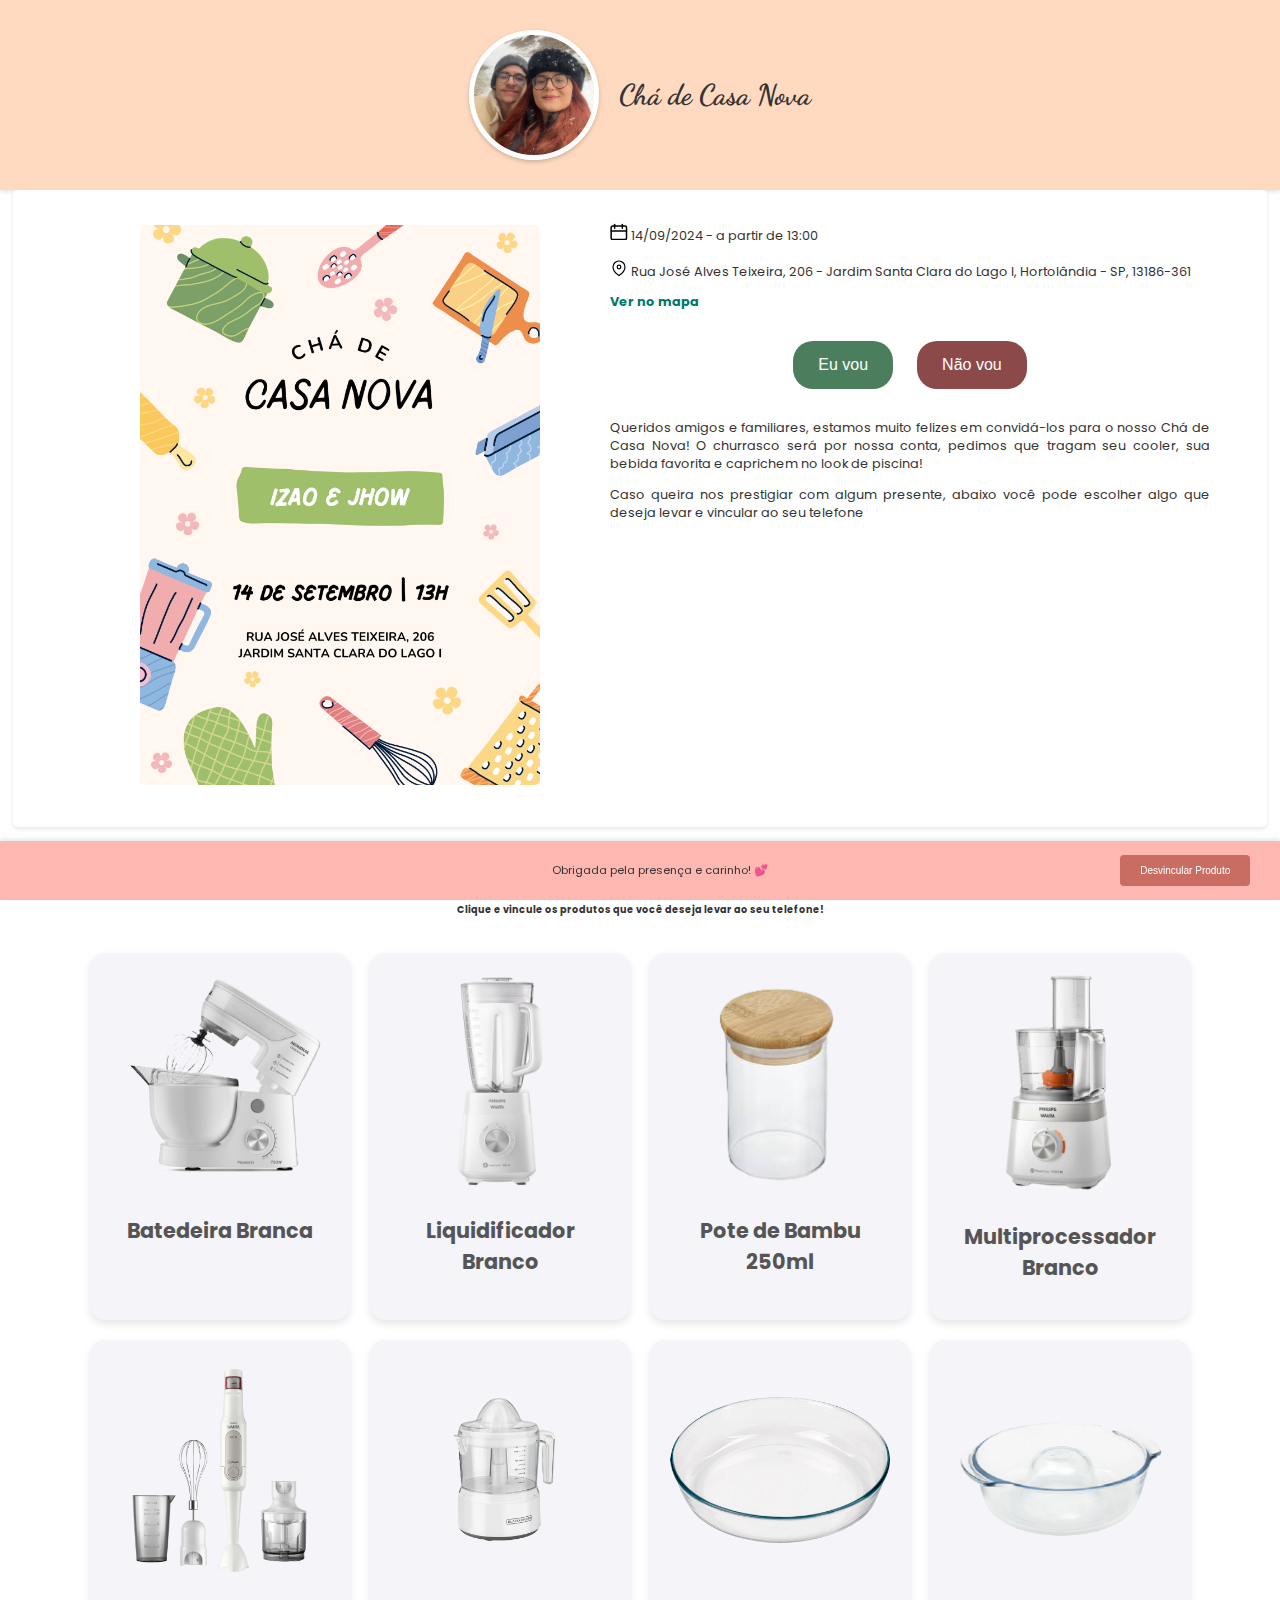
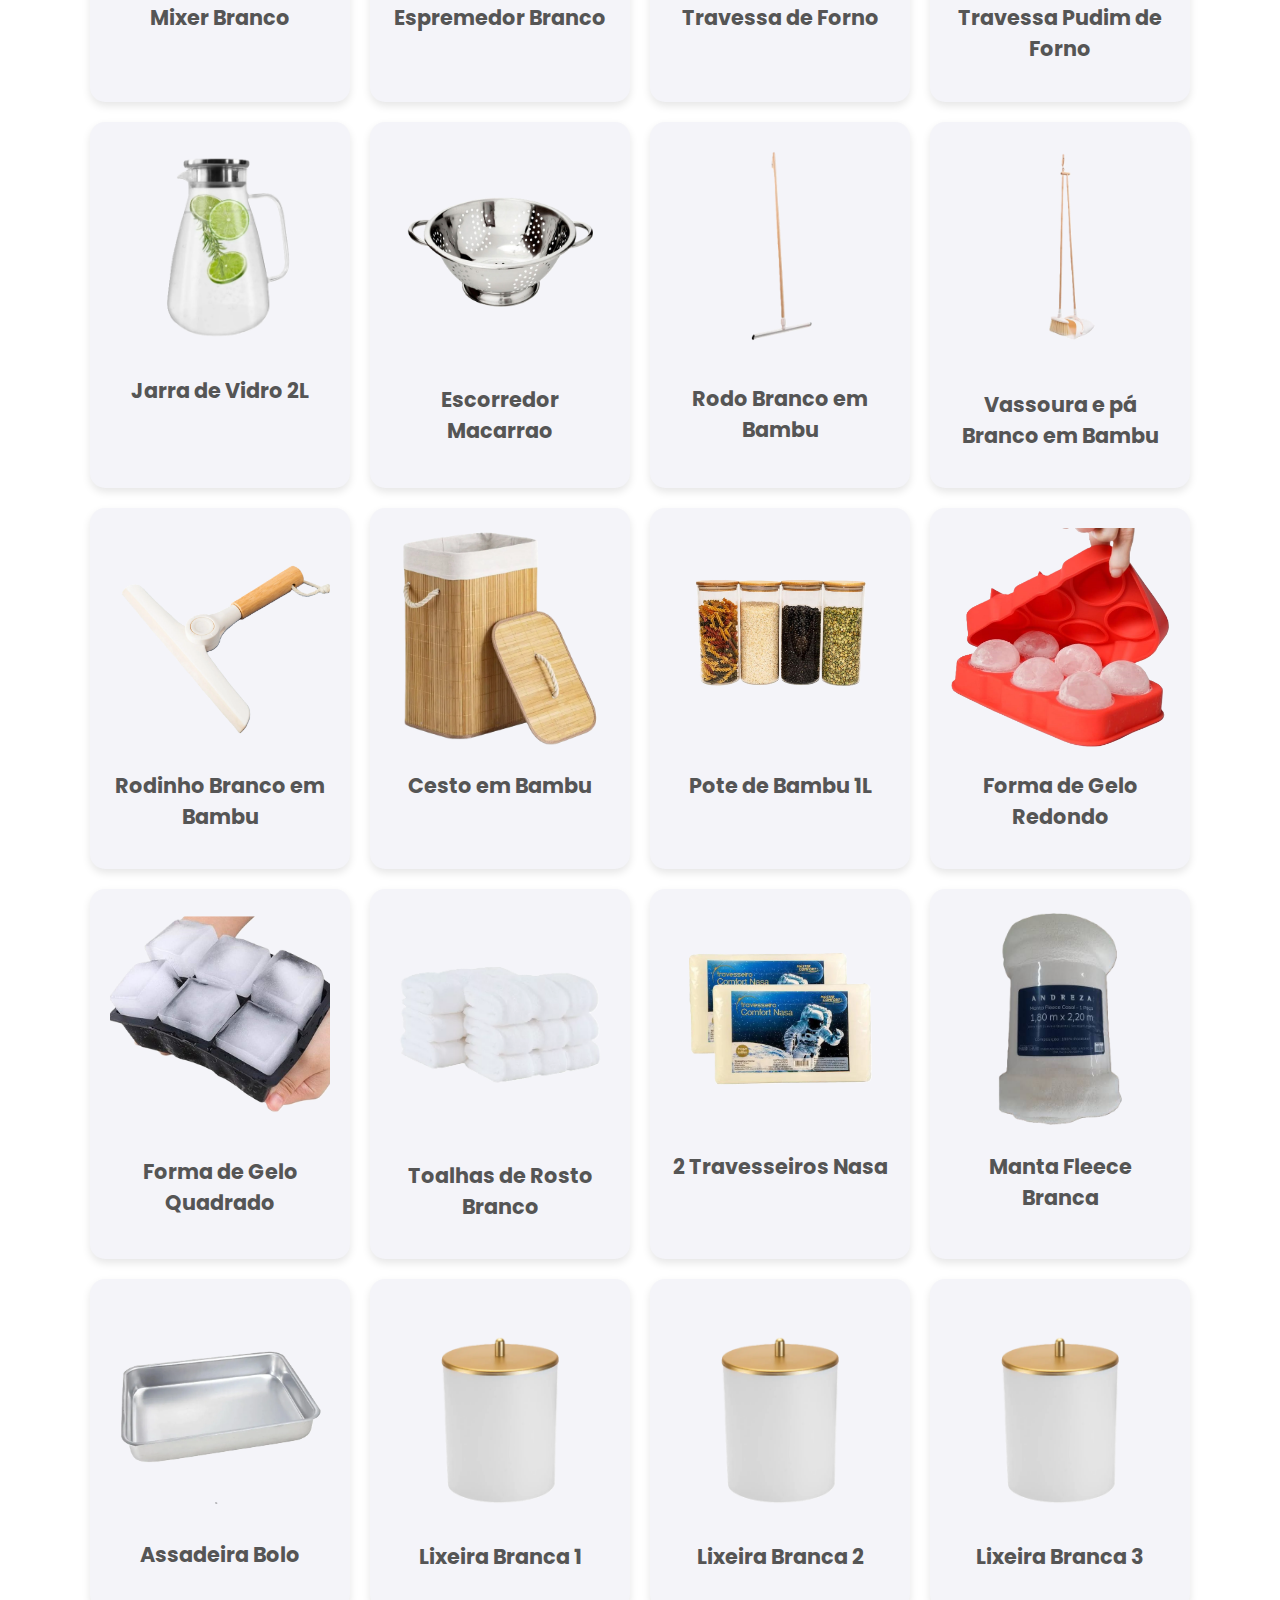
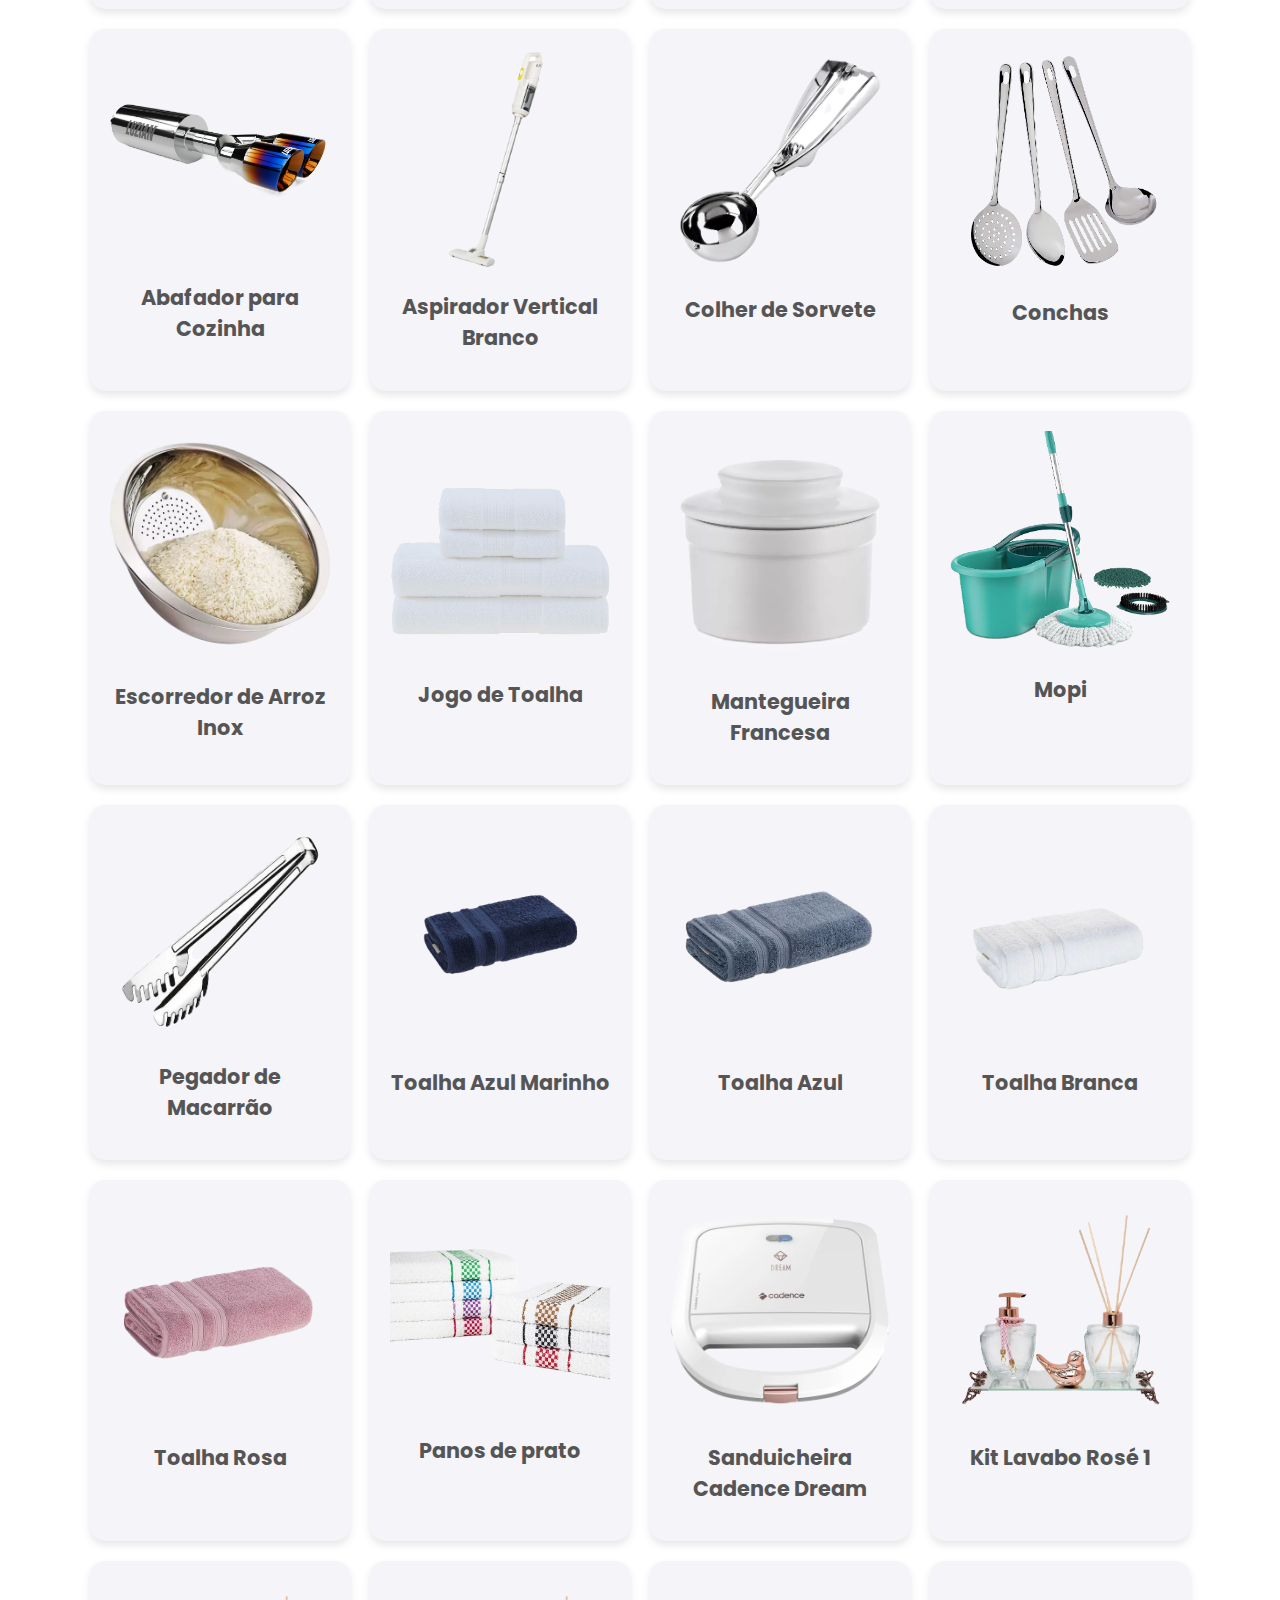
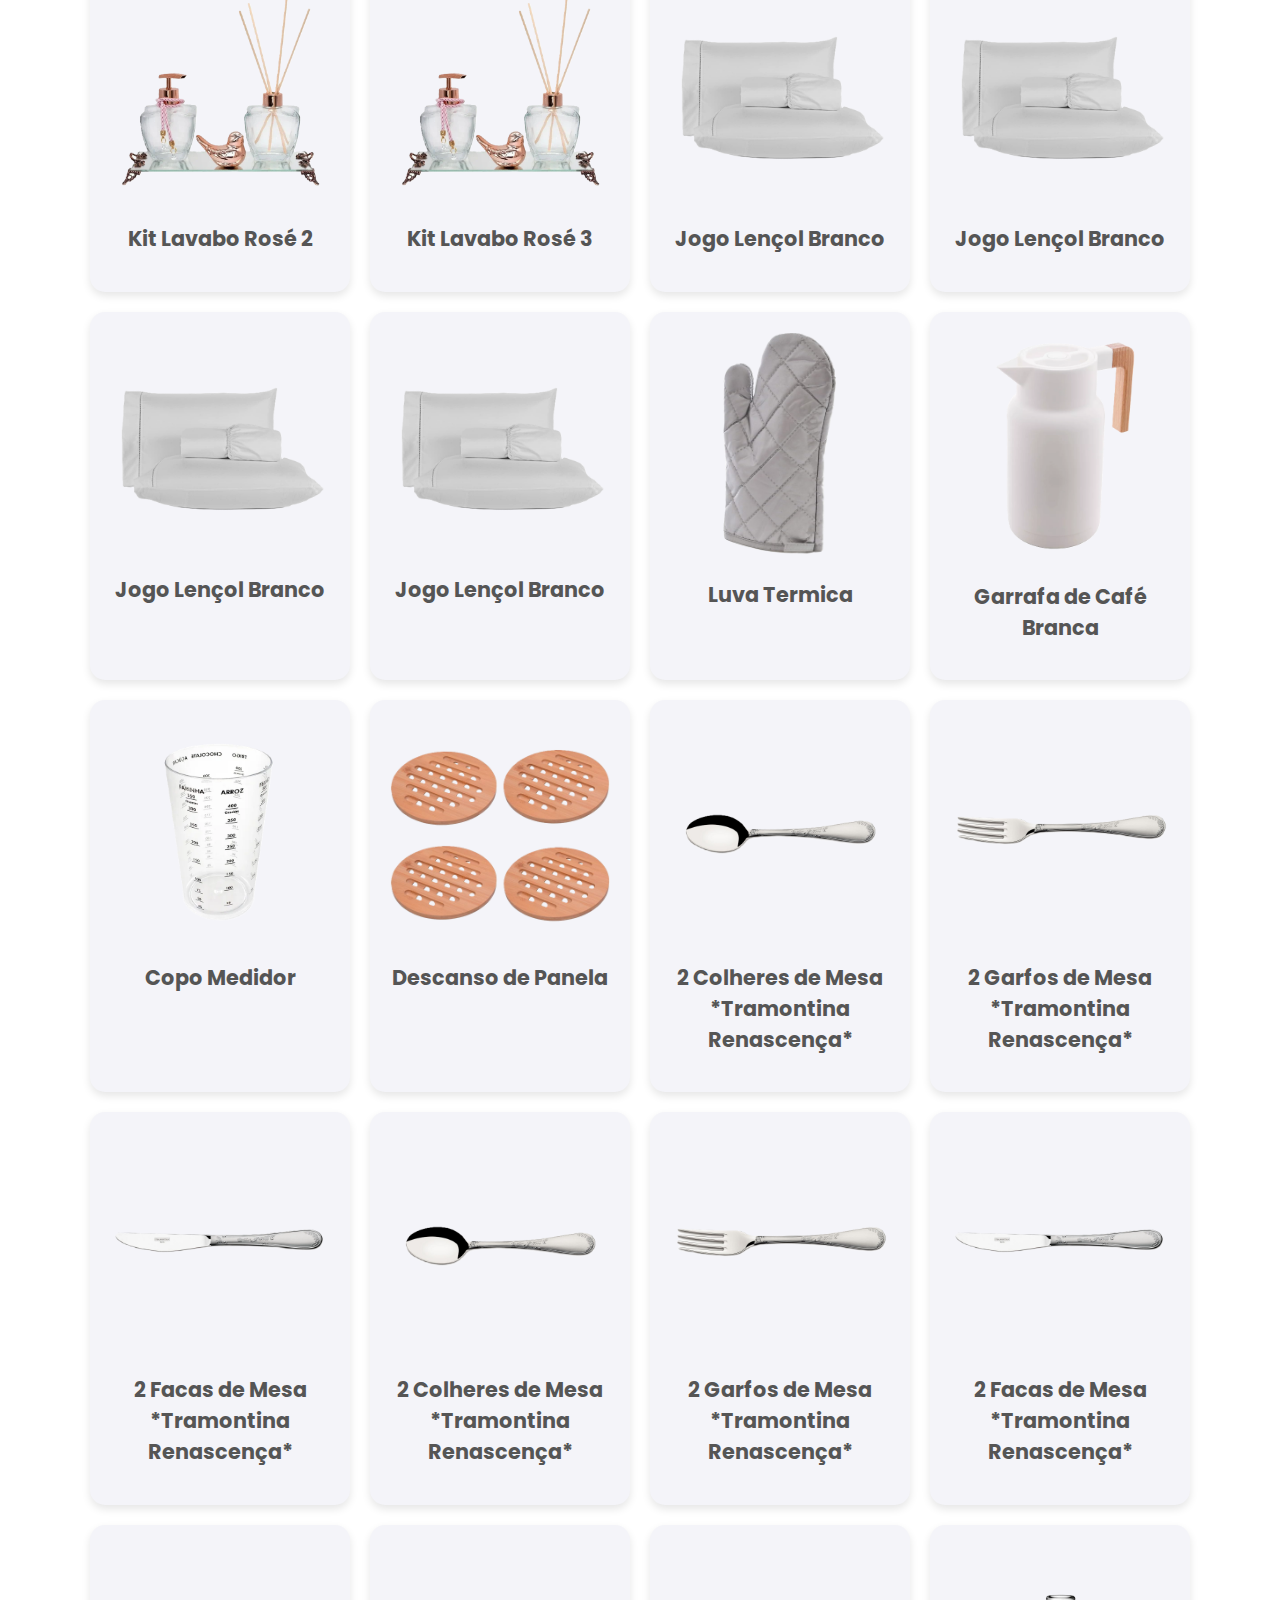
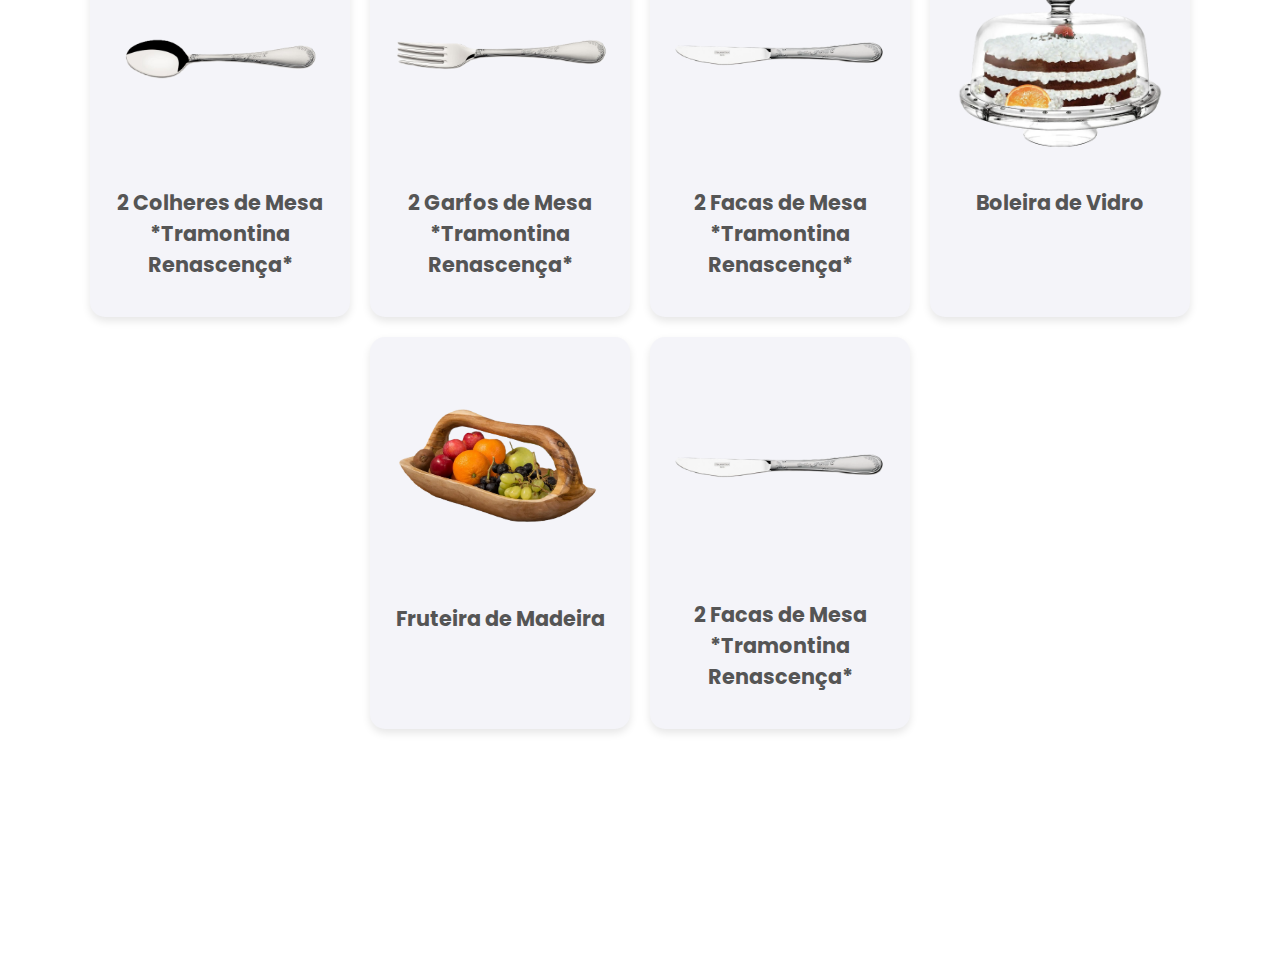
==== commit ba010bdf: "improvements" ====
--- a/index.html
+++ b/index.html
@@ -54,14 +54,47 @@
         <div class="header-content">
             <img src="images/nois.jpeg" alt="Nois" class="personal-photo">
             <div class="header-text">
-                <h1>Chá de Casa Nova</h1>
-                <p>Lista de Presentes</p>        
+                <h1>Chá de Casa Nova</h1>       
             </div>
         </div>
 
     </header>
-
+    <section class="event-info">
+        <div class="event-left">
+            <img src="images/convite.png" alt="Convite" class="event-image">
+        </div>
+        <div class="event-right">
+            <p>
+                <svg fill="none" height="22" stroke="#000" viewBox="0 -5 24 24" width="18" xmlns="http://www.w3.org/2000/svg">
+                    <g stroke-linecap="round" stroke-linejoin="round" stroke-width="2">
+                        <rect height="18" rx="2" width="20.48" x="1.547" y="3"></rect>
+                        <path d="m16.3946 1v5"></path>
+                    <path d="m6.15458 1v5"></path>
+                    <path d="m1.54663 9.5h20.47997"></path>
+                </g></svg> 14/09/2024 - a partir de 13:00
+            </p>
+            <p>
+                <svg fill="none" height="18" stroke="#000" viewBox="0 -5 20 30" width="18" xmlns="http://www.w3.org/2000/svg">
+                    <path clip-rule="evenodd" d="m10 7c1.654 0 3 1.346 3 3s-1.346 3-3 3-3-1.346-3-3 1.346-3 3-3zm0-7c-5.514 0-10 4.486-10 10 0 7.449 9.06 13.575 9.445 13.832.168.112.362.168.555.168s.387-.056.555-.168c.385-.257 9.445-6.383 9.445-13.832 0-5.514-4.486-10-10-10z" fill-rule="evenodd" stroke-linecap="round" stroke-linejoin="round" stroke-width="2"></path>
+                </svg> Rua José Alves Teixeira, 206 - Jardim Santa Clara do Lago I, Hortolândia - SP, 13186-361</p>
+            <p>
+                <a href="https://www.google.com/maps/place/R.+Jos%C3%A9+Alves+Teixeira,+206+-+Jardim+Santa+Clara+do+Lago+I,+Hortol%C3%A2ndia+-+SP,+13186-361/@-22.8879309,-47.1976772,17z/data=!3m1!4b1!4m6!3m5!1s0x94c8b96d8640225b:0xd7b629f9b177805c!8m2!3d-22.8879309!4d-47.1976772!16s%2Fg%2F11f_j3cfbr?entry=ttu" target="_blank" class="map-link">Ver no mapa</a>
+            </p>
+            <div class="rsvp-buttons">
+                <button id="attendButton">Eu vou</button>
+                <button id="declineButton">Não vou</button>
+            </div>
+            <p>Queridos amigos e familiares, estamos muito felizes em convidá-los para o nosso Chá de Casa Nova!
+
+                O churrasco será por nossa conta, pedimos que tragam seu cooler, sua bebida favorita e caprichem no look de piscina!
+            </p>
+
+            <p> Caso queira nos prestigiar com algum presente, abaixo você pode escolher algo que deseja levar e vincular ao seu telefone</p>
+        </div>
+    </section>
     <main>
+
+
         <h5 style="text-align: center;font-size: 0.6em;">Clique e vincule os produtos que você deseja levar ao seu telefone!</h5>
         <section class="product-list">
             <div class="product-item" data-id="1">
@@ -399,46 +432,16 @@
                 <button class="link-button">Vincular</button>
             </div>
             <div class="product-item" data-id="59">
-                <img src="images/colher-renascenca.png" alt="Colher de Mesa *Tramontina Renascença*">
-                <h2>2 Colheres de Mesa *Tramontina Renascença*</h2>
+                <img src="images/boleira.png" alt="Boleira de Vidro">
+                <h2>Boleira de Vidro</h2>
                 <button class="link-button">Vincular</button>
             </div>
             <div class="product-item" data-id="60">
-                <img src="images/garfo-renascenca.png" alt="Garfo de Mesa *Tramontina Renascença*">
-                <h2>2 Garfos de Mesa *Tramontina Renascença*</h2>
+                <img src="images/fruteira.png" alt="Fruteira de Madeira">
+                <h2>Fruteira de Madeira</h2>
                 <button class="link-button">Vincular</button>
             </div>
             <div class="product-item" data-id="61">
-                <img src="images/faca-renascenca.png" alt="Faca de Mesa *Tramontina Renascença*">
-                <h2>2 Facas de Mesa *Tramontina Renascença*</h2>
-                <button class="link-button">Vincular</button>
-            </div>
-            <div class="product-item" data-id="62">
-                <img src="images/colher-renascenca.png" alt="Colher de Mesa *Tramontina Renascença*">
-                <h2>2 Colheres de Mesa *Tramontina Renascença*</h2>
-                <button class="link-button">Vincular</button>
-            </div>
-            <div class="product-item" data-id="63">
-                <img src="images/garfo-renascenca.png" alt="Garfo de Mesa *Tramontina Renascença*">
-                <h2>2 Garfos de Mesa *Tramontina Renascença*</h2>
-                <button class="link-button">Vincular</button>
-            </div>
-            <div class="product-item" data-id="64">
-                <img src="images/faca-renascenca.png" alt="Faca de Mesa *Tramontina Renascença*">
-                <h2>2 Facas de Mesa *Tramontina Renascença*</h2>
-                <button class="link-button">Vincular</button>
-            </div>
-            <div class="product-item" data-id="65">
-                <img src="images/colher-renascenca.png" alt="Colher de Mesa *Tramontina Renascença*">
-                <h2>2 Colheres de Mesa *Tramontina Renascença*</h2>
-                <button class="link-button">Vincular</button>
-            </div>
-            <div class="product-item" data-id="66">
-                <img src="images/garfo-renascenca.png" alt="Garfo de Mesa *Tramontina Renascença*">
-                <h2>2 Garfos de Mesa *Tramontina Renascença*</h2>
-                <button class="link-button">Vincular</button>
-            </div>
-            <div class="product-item" data-id="67">
                 <img src="images/faca-renascenca.png" alt="Faca de Mesa *Tramontina Renascença*">
                 <h2>2 Facas de Mesa *Tramontina Renascença*</h2>
                 <button class="link-button">Vincular</button>
@@ -459,17 +462,35 @@
         <div class="modal-content">
             <span class="close-button">&times;</span>
             <h2>Vincular Produto</h2>
-            <label for="telefone">Insira seu telefone:</label>
-            <input type="text" id="telefone" name="telefone" required>
+            <center><input type="text" class="texto-input" id="telefone" name="telefone" placeholder="Digite seu telefone" required></center>
             <button id="confirm-vincular">Vincular</button>
         </div>
     </div>
     <div id="desvincular-modal" style="display:none;">
         <div class="modal-content">
             <button class="close-button">&times;</button>
-            <h2>Desvincular Produto</h2>
-            <input type="text" id="desvincular-telefone" placeholder="Digite seu telefone">
+            <h2>Desvincular Produtos</h2>
+            <h5>Todos os produtos vinculados ao seu telefone irão ser removidos!</h5>
+            <center><input type="text" class="texto-input" id="desvincular-telefone" placeholder="Digite seu telefone"></center>
             <button id="confirm-desvincular">Desvincular</button>
+        </div>
+    </div>
+    <div id="euvou-modal" style="display:none;">
+        <div class="modal-content">
+            <button class="close-button">&times;</button>
+            <h2>Confirmar</h2>
+            <center><input type="text" class="texto-input" id="euvou-nome" placeholder="Digite seu nome" required></center>
+            <center><input type="text" class="texto-input" id="euvou-telefone" placeholder="Digite seu telefone" required></center>
+            <button id="confirm-euvou">Eu vou :)</button>
+        </div>
+    </div>
+    <div id="naovou-modal" style="display:none;">
+        <div class="modal-content">
+            <button class="close-button">&times;</button>
+            <h2>Confirmar</h2>
+            <center><input type="text" class="texto-input" id="naovou-nome" placeholder="Digite seu nome" required></center>
+            <center><input type="text" class="texto-input" id="naovou-telefone" placeholder="Digite seu telefone" required></center>
+            <button id="confirm-naovou">Não vou :(</button>
         </div>
     </div>
     <script>
@@ -487,6 +508,22 @@
             const desvincularCloseButton = desvincularModal.querySelector('.close-button');
             const desvincularConfirmButton = document.getElementById('confirm-desvincular');
             const desvincularTelefoneInput = document.getElementById('desvincular-telefone');
+
+            const euvouModal = document.getElementById('euvou-modal');
+            const attendButton = document.getElementById('attendButton');
+            const attendConfirmButton = document.getElementById('confirm-euvou');
+            const euvouTelefoneInput = document.getElementById('euvou-telefone');
+            const euvouNomeInput = document.getElementById('euvou-nome');
+            const attendCloseButton = euvouModal.querySelector('.close-button');
+
+            const naovouModal = document.getElementById('naovou-modal');
+            const declineButton = document.getElementById('declineButton');
+            const declineCloseButton = naovouModal.querySelector('.close-button');
+            const declineConfirmButton = document.getElementById('confirm-naovou');
+            const naovouTelefoneInput = document.getElementById('naovou-telefone');
+            const naovouNomeInput = document.getElementById('naovou-nome');
+
+            
 
             document.querySelectorAll('.link-button').forEach(button => {
                 button.addEventListener('click', function () {
@@ -503,11 +540,24 @@
                 modal.style.display = 'none';
                 telefoneInput.value = '';
             });
+            desvincularCloseButton.addEventListener('click', function () {
+                desvincularModal.style.display = 'none';
+                desvincularTelefoneInput.value = '';
+            });
+            attendCloseButton.addEventListener('click', function () {
+                euvouModal.style.display = 'none';
+                euvouTelefoneInput.value = '';
+                euvouNomeInput.value = '';
+            });
+            declineCloseButton.addEventListener('click', function () {
+                naovouModal.style.display = 'none';
+                naovouTelefoneInput.value = '';
+                naovouNomeInput.value = '';
+            });
 
             telefoneInput.addEventListener('input', function () {
                 const telefone = telefoneInput.value;
-
-                telefoneInput.value = telefone.replace(/[^0-9]/g, '').slice(0, 11);
+                telefoneInput.value = telefone.replace(/[^\d()-]/g, '').replace(/^(\d{2})(\d)/g, '($1)$2').replace(/(\d{5})(\d)/, '$1-$2').slice(0, 14);
 
                 if (telefoneInput.value.length < 8) {
                     telefoneInput.setCustomValidity("O telefone deve ter pelo menos 8 dígitos.");
@@ -517,7 +567,7 @@
             });
 
             confirmButton.addEventListener('click', async function () {
-                const telefone = telefoneInput.value;
+                const telefone = telefoneInput.value.replace(/[^0-9]/g, '');;
 
                 if (telefone.length > 7 && telefone.length <= 11) {
 
@@ -550,10 +600,98 @@
                 telefoneInput.value = '';
             });
 
+            
+            attendButton.addEventListener('click', function () {
+                euvouModal.style.display = 'block';
+            });
+            declineButton.addEventListener('click', function () {
+                naovouModal.style.display = 'block';
+            });
+
+            attendConfirmButton.addEventListener('click', async function () {
+                const telefone = euvouTelefoneInput.value.replace(/[^0-9]/g, '');;
+                const nome = euvouNomeInput.value;
+
+                if (telefone.length > 7 && telefone.length <= 11) 
+                {
+                    person = {};
+                    person.Telefone = telefone;
+                    person.Nome = nome;
+
+                    var response = await savePersonData(person);
+                    var deleteP = await deleteWontGoPeopleData(telefone);
+                    if (!response || response.status > 299) 
+                    {
+                        alert("Você já confirmou 1 pessoa usando este telefone.");
+                    }
+                    else 
+                    {
+                        alert("Obrigado por confirmar!");  
+                    }
+                    euvouModal.style.display = 'none';
+                } 
+                else 
+                {
+                    alert("Por favor, insira um telefone válido com 7 a 11 dígitos.");
+                }
+
+                euvouTelefoneInput.value = '';
+                euvouNomeInput.value = '';
+            });
+
+            declineConfirmButton.addEventListener('click', async function () {
+                const telefone = naovouTelefoneInput.value.replace(/[^0-9]/g, '');;
+                const nome = naovouNomeInput.value;
+
+                if (telefone.length > 7 && telefone.length <= 11) 
+                {
+                    person = {};
+                    person.Telefone = telefone;
+                    person.Nome = nome;
+
+                    var deletePerson = await deletePeopleData(telefone);
+                    var response = await saveWontGoPersonData(person);
+                    naovouModal.style.display = 'none';
+                    alert("Obrigado por confirmar!");                  
+
+                } 
+                else 
+                {
+                    alert("Por favor, insira um telefone válido com 7 a 11 dígitos.");
+                }
+
+                naovouTelefoneInput.value = '';
+                naovouNomeInput.value = ';'
+            });
+
+            euvouTelefoneInput.addEventListener('input', function () {
+                const telefone = euvouTelefoneInput.value;
+
+                euvouTelefoneInput.value = telefone.replace(/[^\d()-]/g, '').replace(/^(\d{2})(\d)/g, '($1)$2').replace(/(\d{5})(\d)/, '$1-$2').slice(0, 14);
+
+                if (euvouTelefoneInput.value.length < 8) {
+                    euvouTelefoneInput.setCustomValidity("O telefone deve ter pelo menos 8 dígitos.");
+                } else {
+                    euvouTelefoneInput.setCustomValidity("");
+                }
+            });
+
+            naovouTelefoneInput.addEventListener('input', function () {
+                const telefone = naovouTelefoneInput.value;
+
+                naovouTelefoneInput.value = telefone.replace(/[^\d()-]/g, '').replace(/^(\d{2})(\d)/g, '($1)$2').replace(/(\d{5})(\d)/, '$1-$2').slice(0, 14);
+
+                if (naovouTelefoneInput.value.length < 8) {
+                    naovouTelefoneInput.setCustomValidity("O telefone deve ter pelo menos 8 dígitos.");
+                } else {
+                    naovouTelefoneInput.setCustomValidity("");
+                }
+            });
+
             desvincularTelefoneInput.addEventListener('input', function () {
                 const telefone = desvincularTelefoneInput.value;
 
-                desvincularTelefoneInput.value = telefone.replace(/[^0-9]/g, '').slice(0, 11);
+                desvincularTelefoneInput.value = telefone.replace(/[^\d()-]/g, '').replace(/^(\d{2})(\d)/g, '($1)$2').replace(/(\d{5})(\d)/, '$1-$2').slice(0, 14);
 
                 if (desvincularTelefoneInput.value.length < 8) {
                     desvincularTelefoneInput.setCustomValidity("O telefone deve ter pelo menos 8 dígitos.");
@@ -566,21 +704,15 @@
                 desvincularModal.style.display = 'block';
             });
 
-            desvincularCloseButton.addEventListener('click', function () {
-                desvincularModal.style.display = 'none';
-                desvincularTelefoneInput.value = '';
-            });
-
             desvincularConfirmButton.addEventListener('click', async function () {
-                const telefone = desvincularTelefoneInput.value;
-
+                const telefone = desvincularTelefoneInput.value.replace(/[^0-9]/g, '');;
 
                 if (telefone.length > 7 && telefone.length <= 11) {
                     const products = await loadProductData();
                     const product = products.find(p => p.Telefone === telefone);
                     if (product && product.Vinculado) {
                         var response = await deleteProductData(telefone);
-                        modal.style.display = 'none';
+                        desvincularModal.style.display = 'none';
                         if (!response || response.status > 299) {
                             alert("Não foi possivel desvincular.");
                         }
@@ -618,6 +750,42 @@
 
             async function saveProductData(data) {
                 const response = await fetch('https://api.izaoejhow.com.br/api/products', {
+                    method: 'POST',
+                    headers: {
+                        'Content-Type': 'application/json'
+                    },
+                    body: JSON.stringify(data)
+                });
+
+                return response;
+            }
+
+            async function savePersonData(data) {
+                const response = await fetch('https://api.izaoejhow.com.br/api/people', {
+                    method: 'POST',
+                    headers: {
+                        'Content-Type': 'application/json'
+                    },
+                    body: JSON.stringify(data)
+                });
+
+                return response;
+            }
+
+            async function deletePeopleData(tel) {
+                const response = await fetch(`https://api.izaoejhow.com.br/api/people?telefone=${tel}`, { method: 'DELETE' });
+
+                return response;
+            }
+
+            async function deleteWontGoPeopleData(tel) {
+                const response = await fetch(`https://api.izaoejhow.com.br/api/people/wontgo?telefone=${tel}`, { method: 'DELETE' });
+
+                return response;
+            }
+
+            async function saveWontGoPersonData(data) {
+                const response = await fetch('https://api.izaoejhow.com.br/api/people/wontgo', {
                     method: 'POST',
                     headers: {
                         'Content-Type': 'application/json'
--- a/casanova.css
+++ b/casanova.css
@@ -6,6 +6,7 @@
     margin: 0;
     padding: 0;
 }
+
 
 /* Estilo do cabeçalho */
 header {
@@ -56,6 +57,96 @@
     padding: 40px 80px;
 }
 
+.center-info{
+text-align: center;
+}
+
+.event-info {
+    flex-wrap: wrap;
+    justify-content: center;
+    display: flex;
+    align-items: flex-start;
+    margin-bottom: 20px;
+    background-color: #fff;
+    padding: 15px;
+    border-radius: 5px;
+    box-shadow: 0 2px 4px rgba(0, 0, 0, 0.1);
+    margin-left: 1%;
+    margin-right: 1%;
+}
+
+.event-left {
+    text-align: center;
+    width: 500px;
+    padding: 20px;
+    transition: transform 0.3s, box-shadow 0.3s, background-color 0.3s;
+    position: relative;
+    overflow: hidden; /* Garantir que o conteúdo não vaze do contêiner */
+    
+}
+
+.event-image {
+    width: 80%;
+    height: 90%;
+    border-radius: 5px;
+}
+
+.event-right {
+    text-align: justify;
+    font-size: 80%;
+    width: 0%;
+    border-radius: 15px;
+
+    width: 70%;
+    transition: transform 0.3s, box-shadow 0.3s, background-color 0.3s;
+    position: relative;
+    overflow: hidden; /* Garantir que o conteúdo não vaze do contêiner */
+    max-width: 600px;
+}
+
+.map-link {
+    color: #00796b;
+    text-decoration: none;
+    font-weight: bold;
+}
+
+.map-link:hover {
+    text-decoration: underline;
+}
+
+.rsvp-buttons {
+    margin-top: 5%;
+    width: 100%;
+    height: 50%;
+    margin-bottom: 30px;
+    display: flex;
+    justify-content: center;
+    
+}
+
+#attendButton{
+    background-color: #4b7e5c;
+    color: white;
+    padding: 15px 25px;
+    border: none;
+    border-radius: 20px;
+    cursor: pointer;
+    font-size: 16px;
+    transition: background-color 0.3s;
+    margin-right: 4%;
+}
+
+#declineButton{
+    background-color: #8b4949;
+    color: white;
+    padding: 15px 25px;
+    border: none;
+    border-radius: 20px;
+    cursor: pointer;
+    font-size: 16px;
+    transition: background-color 0.3s;
+}
+
 .product-list {
     display: flex;
     flex-wrap: wrap;
@@ -160,7 +251,8 @@
     box-shadow: 0 5px 15px rgba(0, 0, 0, 0.3);
     width: 400px;
     max-width: 80%;
-    margin: 0 auto;
+    margin: auto;
+    margin-top: 20%;
     position: relative;
     text-align: center;
 }
@@ -202,7 +294,7 @@
 }
 
 .modal-content button {
-    background-color: #3498db;
+    background-color: #9cc2db;
     color: white;
     padding: 10px 20px;
     border: none;
@@ -213,7 +305,7 @@
 }
 
 .modal-content button:hover {
-    background-color: #2980b9;
+    background-color: #9cc2db;
 }
 
 /* Ajustes no modal para exibição centralizada */
@@ -229,6 +321,15 @@
     height: 100%;
     background-color: rgba(0, 0, 0, 0.5);
 }
+
+.texto-input{
+    text-align: center;
+    display: block;
+    width: 70%;
+    color:#555;
+    font-family: 'Courier New', Courier, monospace;
+}
+
 /* Estilo para o botão no header */
 #desvincular-button {
     text-align: right;
@@ -238,6 +339,7 @@
     border: none;
     border-radius: 4px;
     cursor: pointer;
+
     font-size: 10px;
     transition: background-color 0.3s;
     margin-right: 4%;
@@ -259,9 +361,13 @@
     background-color: #c0392b;
 }
 
-/* Reutilização de estilos para o novo modal */
 #desvincular-modal .modal-content {
-    /* Mesmo estilo do modal anterior */
+}
+
+#euvou-modal .modal-content {
+}
+
+#naovou-modal .modal-content {
 }
 
 /* Ajustes no modal para exibição centralizada */
@@ -276,4 +382,117 @@
     width: 100%;
     height: 100%;
     background-color: rgba(0, 0, 0, 0.5);
+}
+
+#naovou-modal {
+    display: flex;
+    justify-content: center;
+    align-items: center;
+    position: fixed;
+    z-index: 1000;
+    left: 0;
+    top: 0;
+    width: 100%;
+    height: 100%;
+    background-color: rgba(0, 0, 0, 0.5);
+}
+
+#euvou-modal {
+    display: flex;
+    justify-content: center;
+    align-items: center;
+    position: fixed;
+    z-index: 1000;
+    left: 0;
+    top: 0;
+    width: 100%;
+    height: 100%;
+    background-color: rgba(0, 0, 0, 0.5);
+}
+
+#attendance-panel {
+    background-color: #e0f7fa; /* Azul bebê claro */
+    padding: 10px;
+    padding-top: 100px;
+    padding-bottom: 100px;
+    border-radius: 5px;
+    box-shadow: 0 2px 4px rgba(0, 0, 0, 0.1);
+    justify-content: center;
+    text-align: center;
+}
+
+#attendance-panel h2 {
+    margin-top: 0;
+}
+
+#attendance-info {
+    margin-bottom: 20px;
+}
+
+.download-buttons button {
+    justify-content: center;
+    text-align: center;
+    margin-right: 10px;
+    background-color: #00796b; /* Azul bebê mais escuro */
+    color: #fff;
+    border: none;
+    border-radius: 5px;
+    padding: 10px 20px;
+    cursor: pointer;
+    font-size: 16px;
+    transition: background-color 0.3s ease;
+}
+
+.download-buttons button:hover {
+    background-color: #013f35;
+}
+
+#download-confirmed{
+    width: 40%;
+    position: relative;
+    font-size: 13px;
+    max-width: 300px;
+}
+
+#download-unconfirmed{
+    width: 40%;
+    max-width: 300px;
+    position: relative;
+    font-size: 13px;
+}
+
+#voltar-index{
+    margin-left: 39%;
+    justify-content: center;
+    align-items: center;
+    font-size: 17px;
+    text-align: center;
+}
+
+#not-going-count{
+    padding-top: 50px;
+    border-radius: 80px;
+    width: 150px;
+    height: 100px;
+    max-width: 300px;
+    display: inline-block;
+    justify-content: center;
+    align-items: center;
+    background-color: #F44336;
+    color: white;
+    font-size: 30px;
+}
+
+#going-count{
+    padding-top: 50px;
+    border-radius: 80px;
+    width: 150px;
+    max-width: 300px;
+    height: 100px;
+    display: inline-block;
+    justify-content: center;
+    align-items: center;
+    background-color: #4CAF50;
+    color: white;
+    font-size: 30px;
 }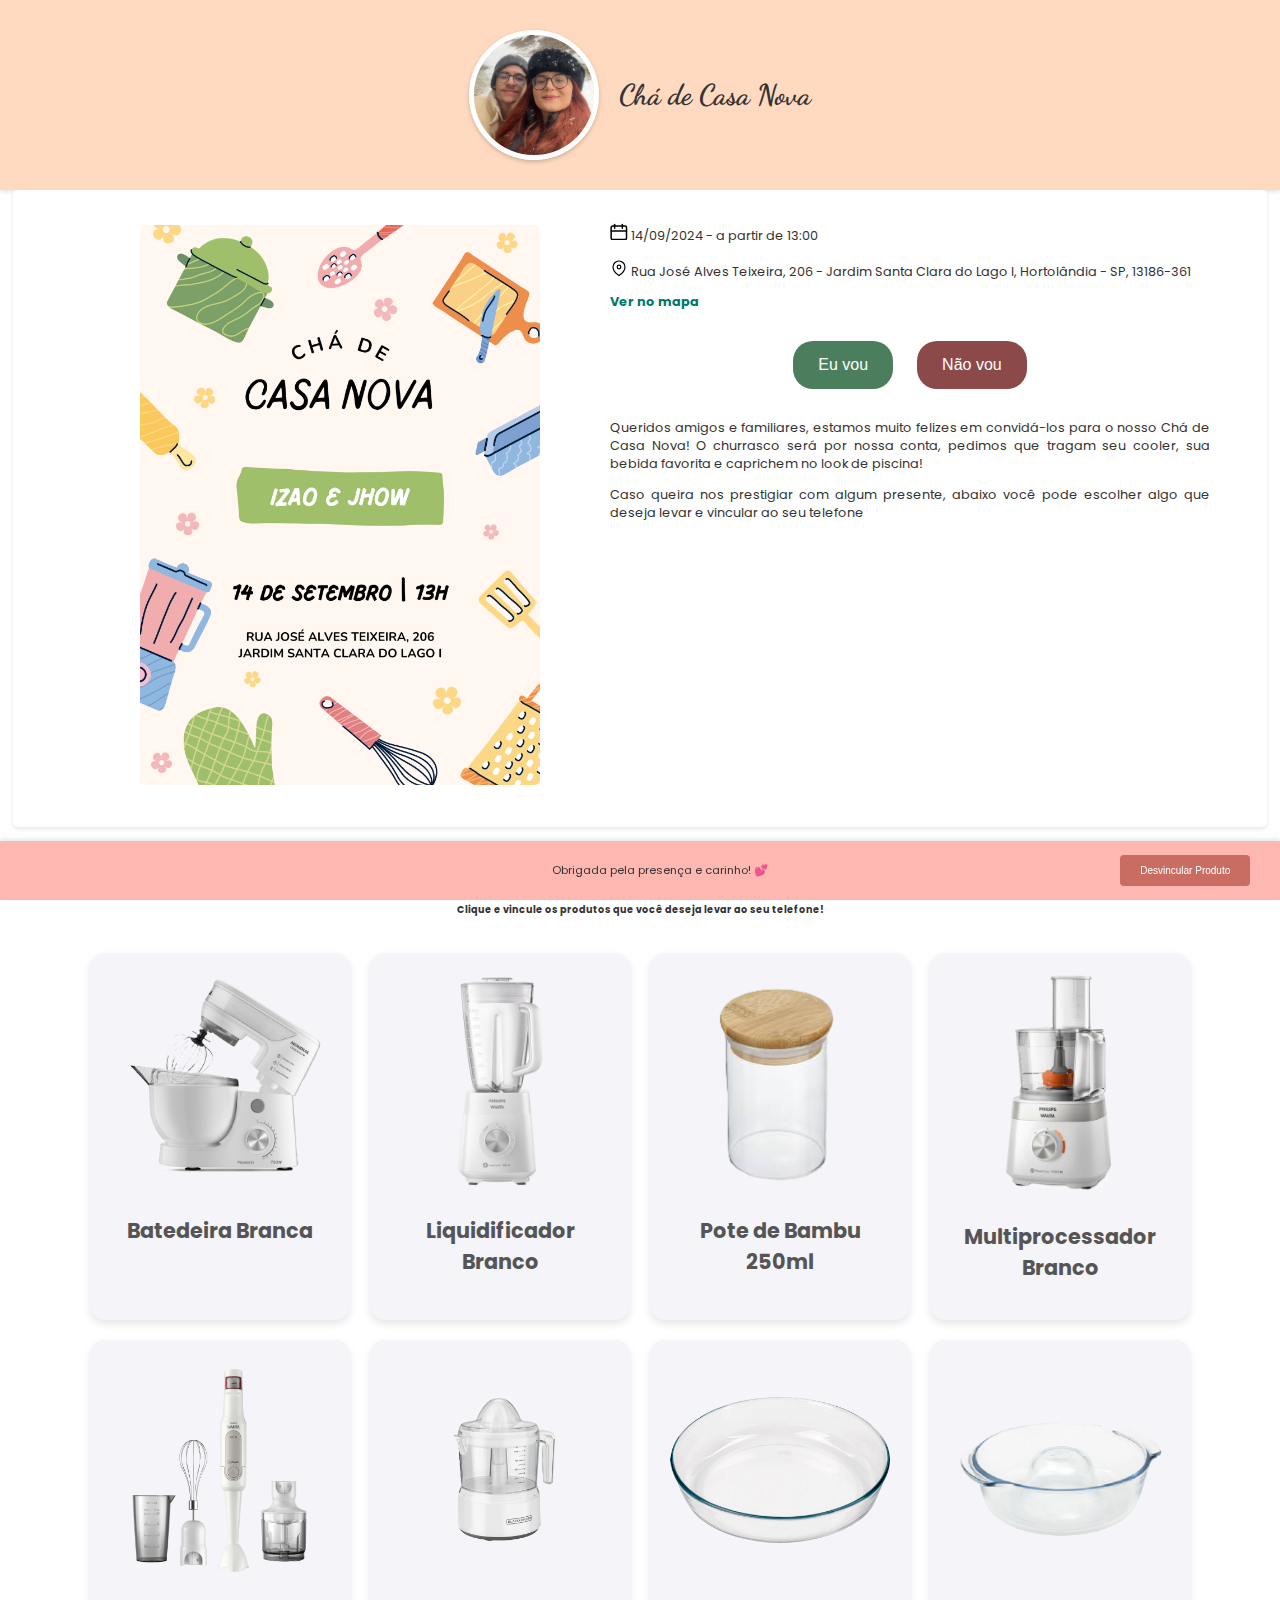
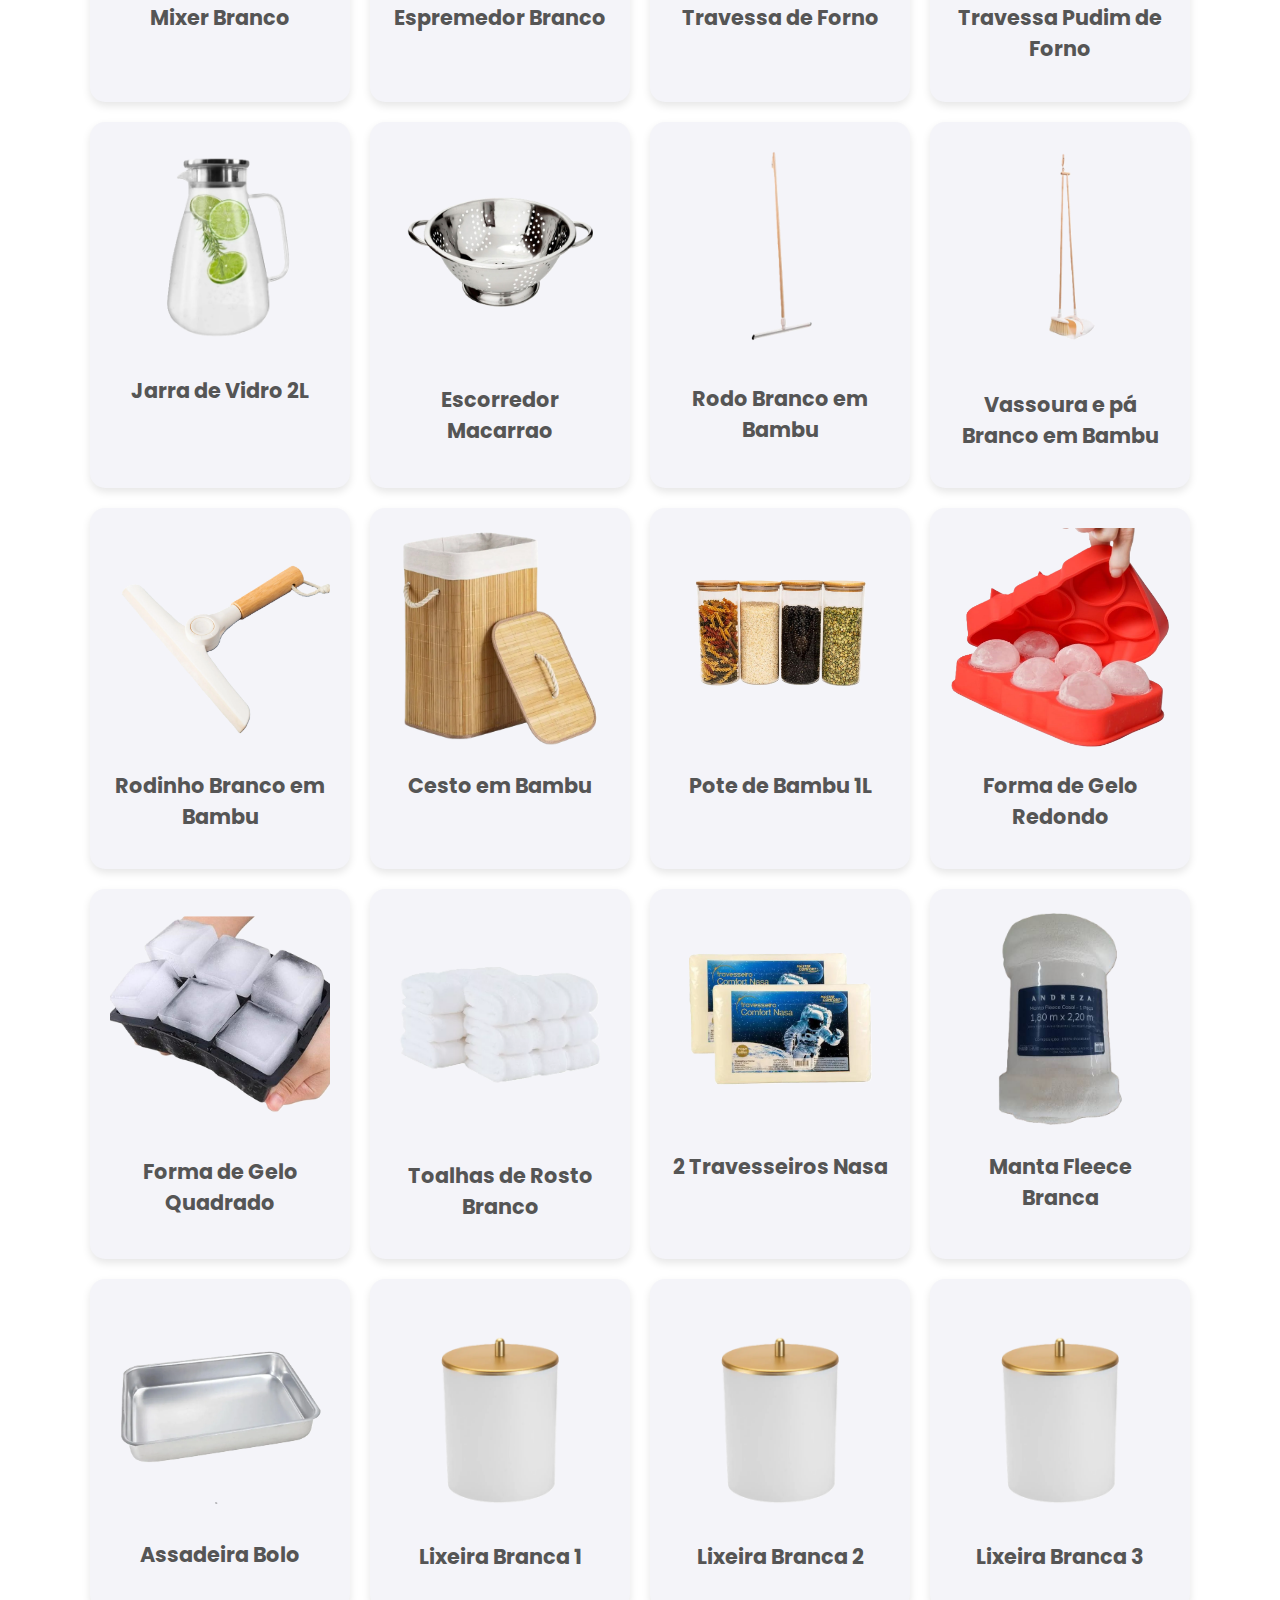
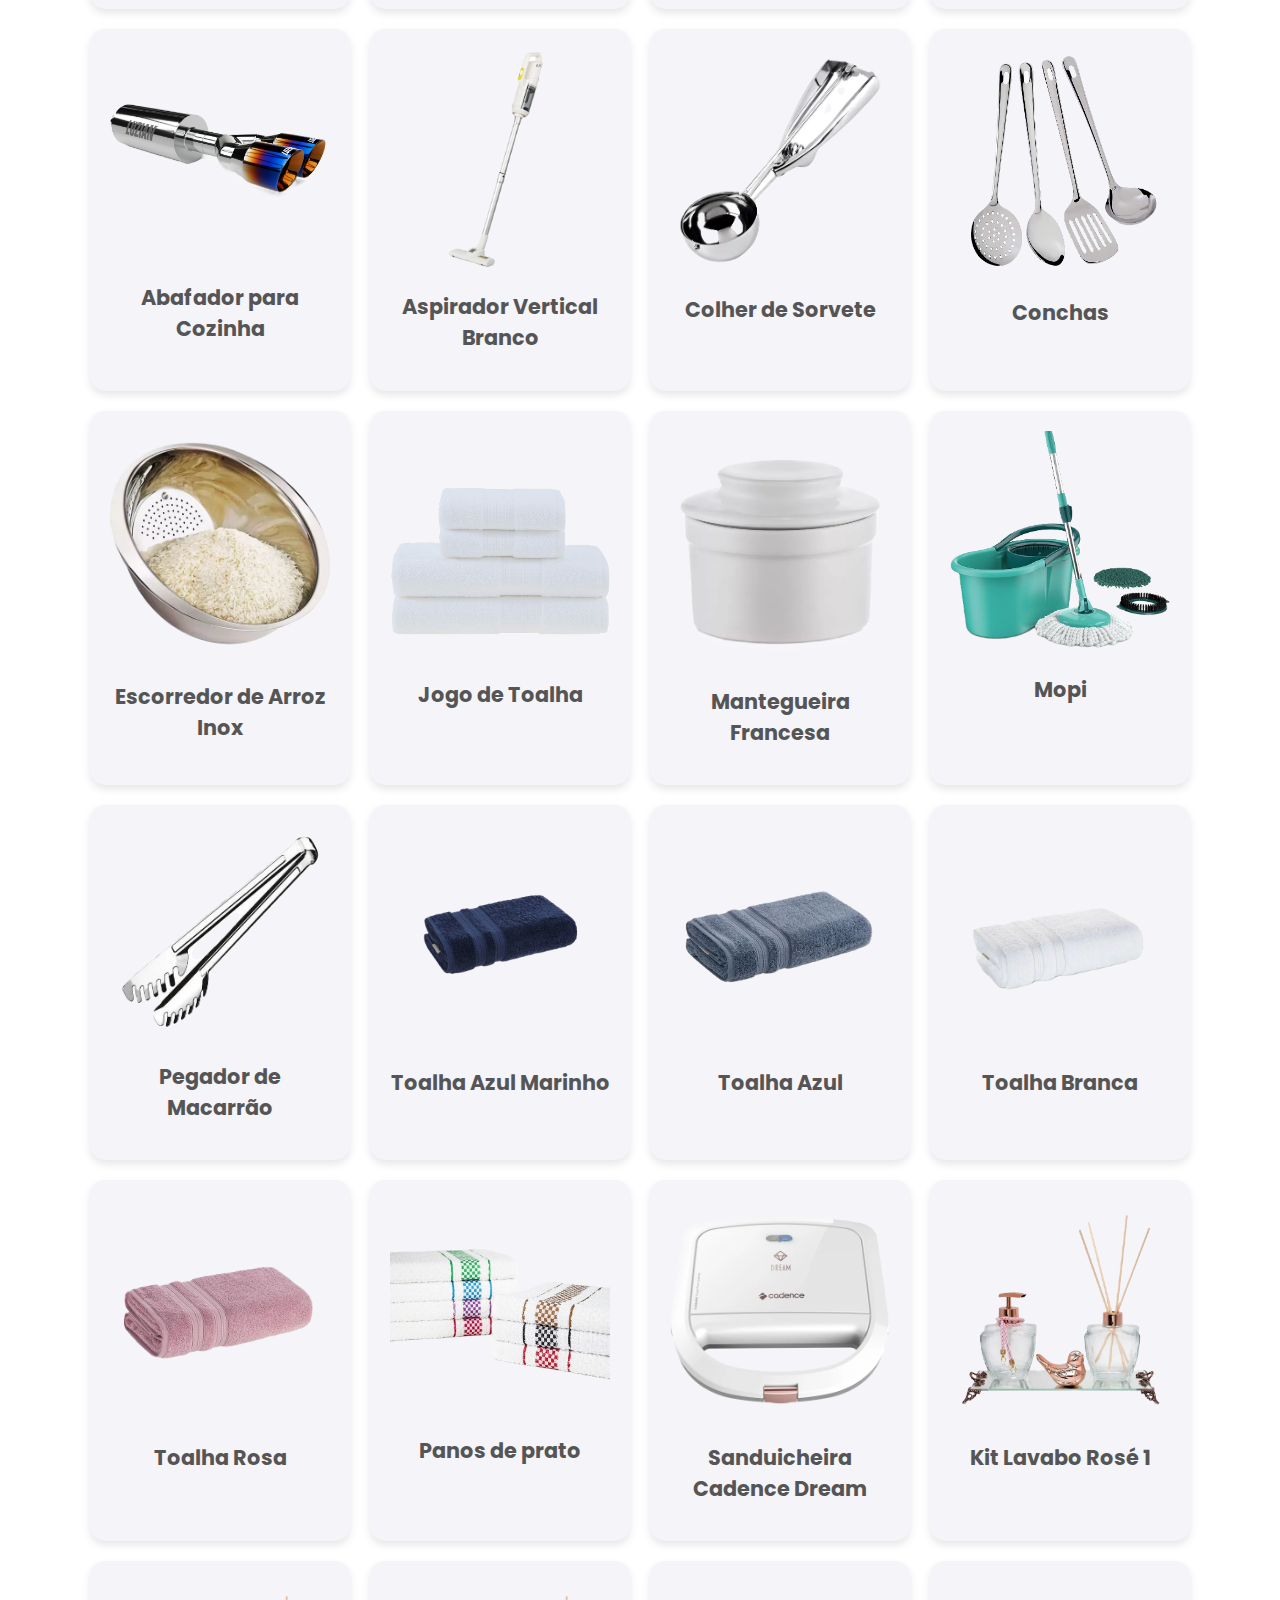
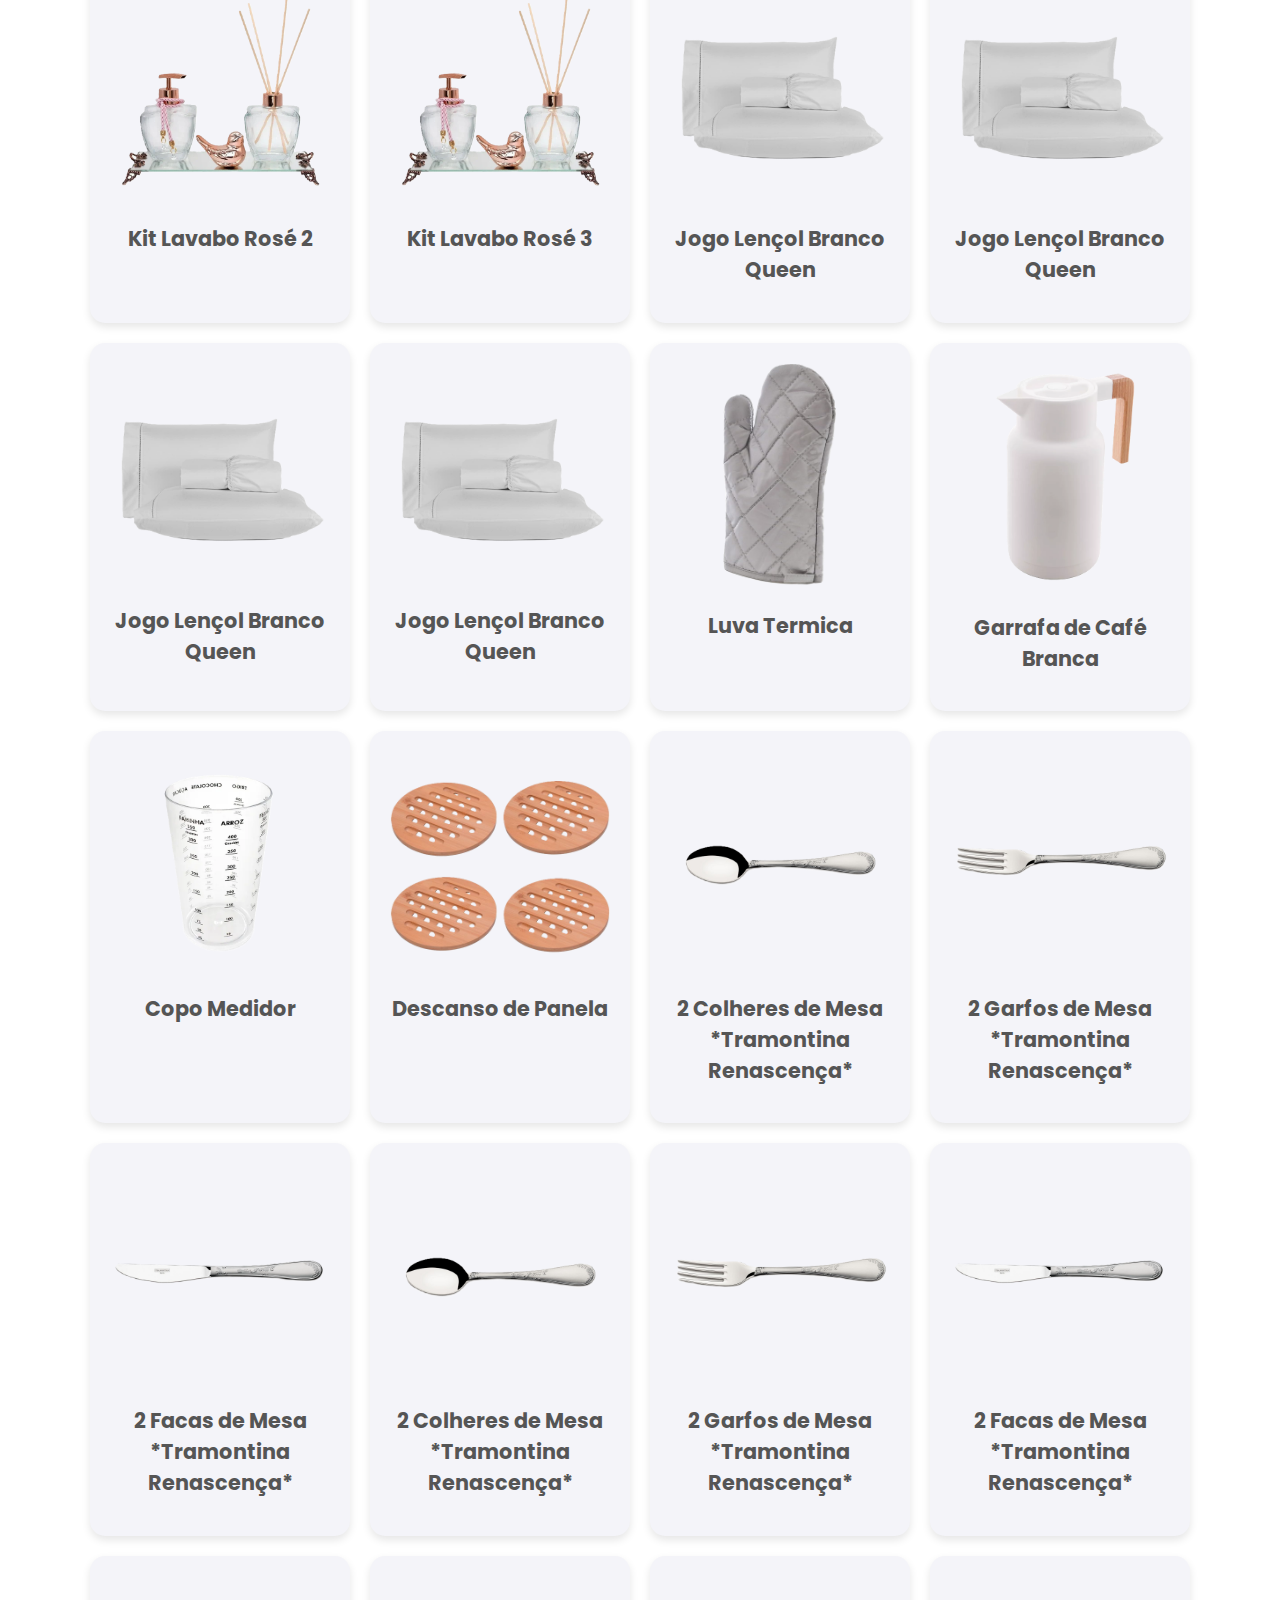
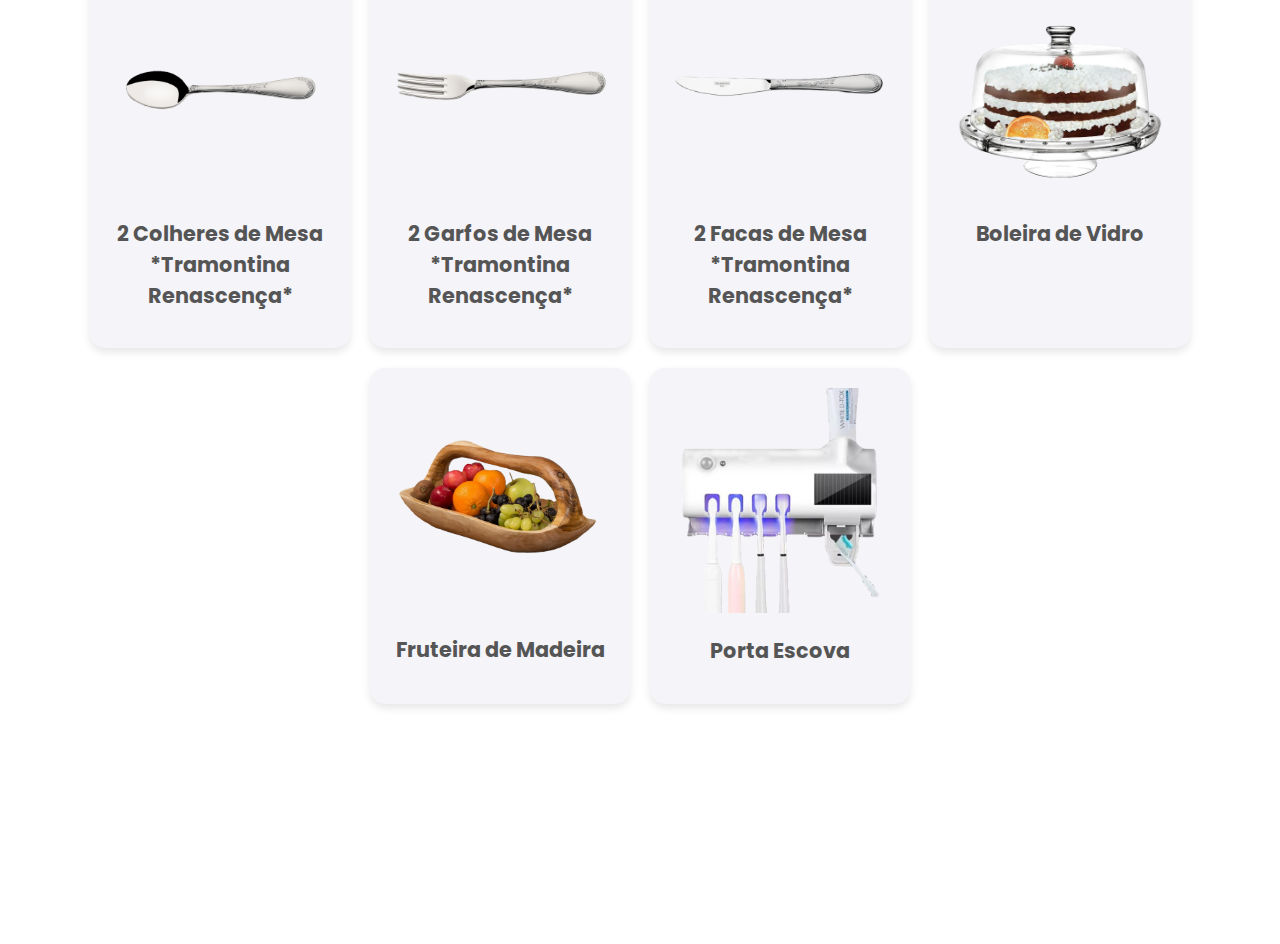
==== commit 53b83a14: "updt" ====
--- a/index.html
+++ b/index.html
@@ -348,22 +348,22 @@
             </div>
             <div class="product-item" data-id="42">
                 <img src="images/jogo-lencol.png" alt="Jogo Lençol Branco">
-                <h2>Jogo Lençol Branco</h2>
+                <h2>Jogo Lençol Branco Queen</h2>
                 <button class="link-button">Vincular</button>
             </div>
             <div class="product-item" data-id="43">
                 <img src="images/jogo-lencol.png" alt="Jogo Lençol Branco">
-                <h2>Jogo Lençol Branco</h2>
+                <h2>Jogo Lençol Branco Queen</h2>
                 <button class="link-button">Vincular</button>
             </div>
             <div class="product-item" data-id="44">
                 <img src="images/jogo-lencol.png" alt="Jogo Lençol Branco">
-                <h2>Jogo Lençol Branco</h2>
+                <h2>Jogo Lençol Branco Queen</h2>
                 <button class="link-button">Vincular</button>
             </div>
             <div class="product-item" data-id="45">
                 <img src="images/jogo-lencol.png" alt="Jogo Lençol Branco">
-                <h2>Jogo Lençol Branco</h2>
+                <h2>Jogo Lençol Branco Queen</h2>
                 <button class="link-button">Vincular</button>
             </div>
             <div class="product-item" data-id="46">
@@ -442,8 +442,8 @@
                 <button class="link-button">Vincular</button>
             </div>
             <div class="product-item" data-id="61">
-                <img src="images/faca-renascenca.png" alt="Faca de Mesa *Tramontina Renascença*">
-                <h2>2 Facas de Mesa *Tramontina Renascença*</h2>
+                <img src="images/porta-escova.png" alt="Porta Escova">
+                <h2>Porta Escova</h2>
                 <button class="link-button">Vincular</button>
             </div>
         </section>
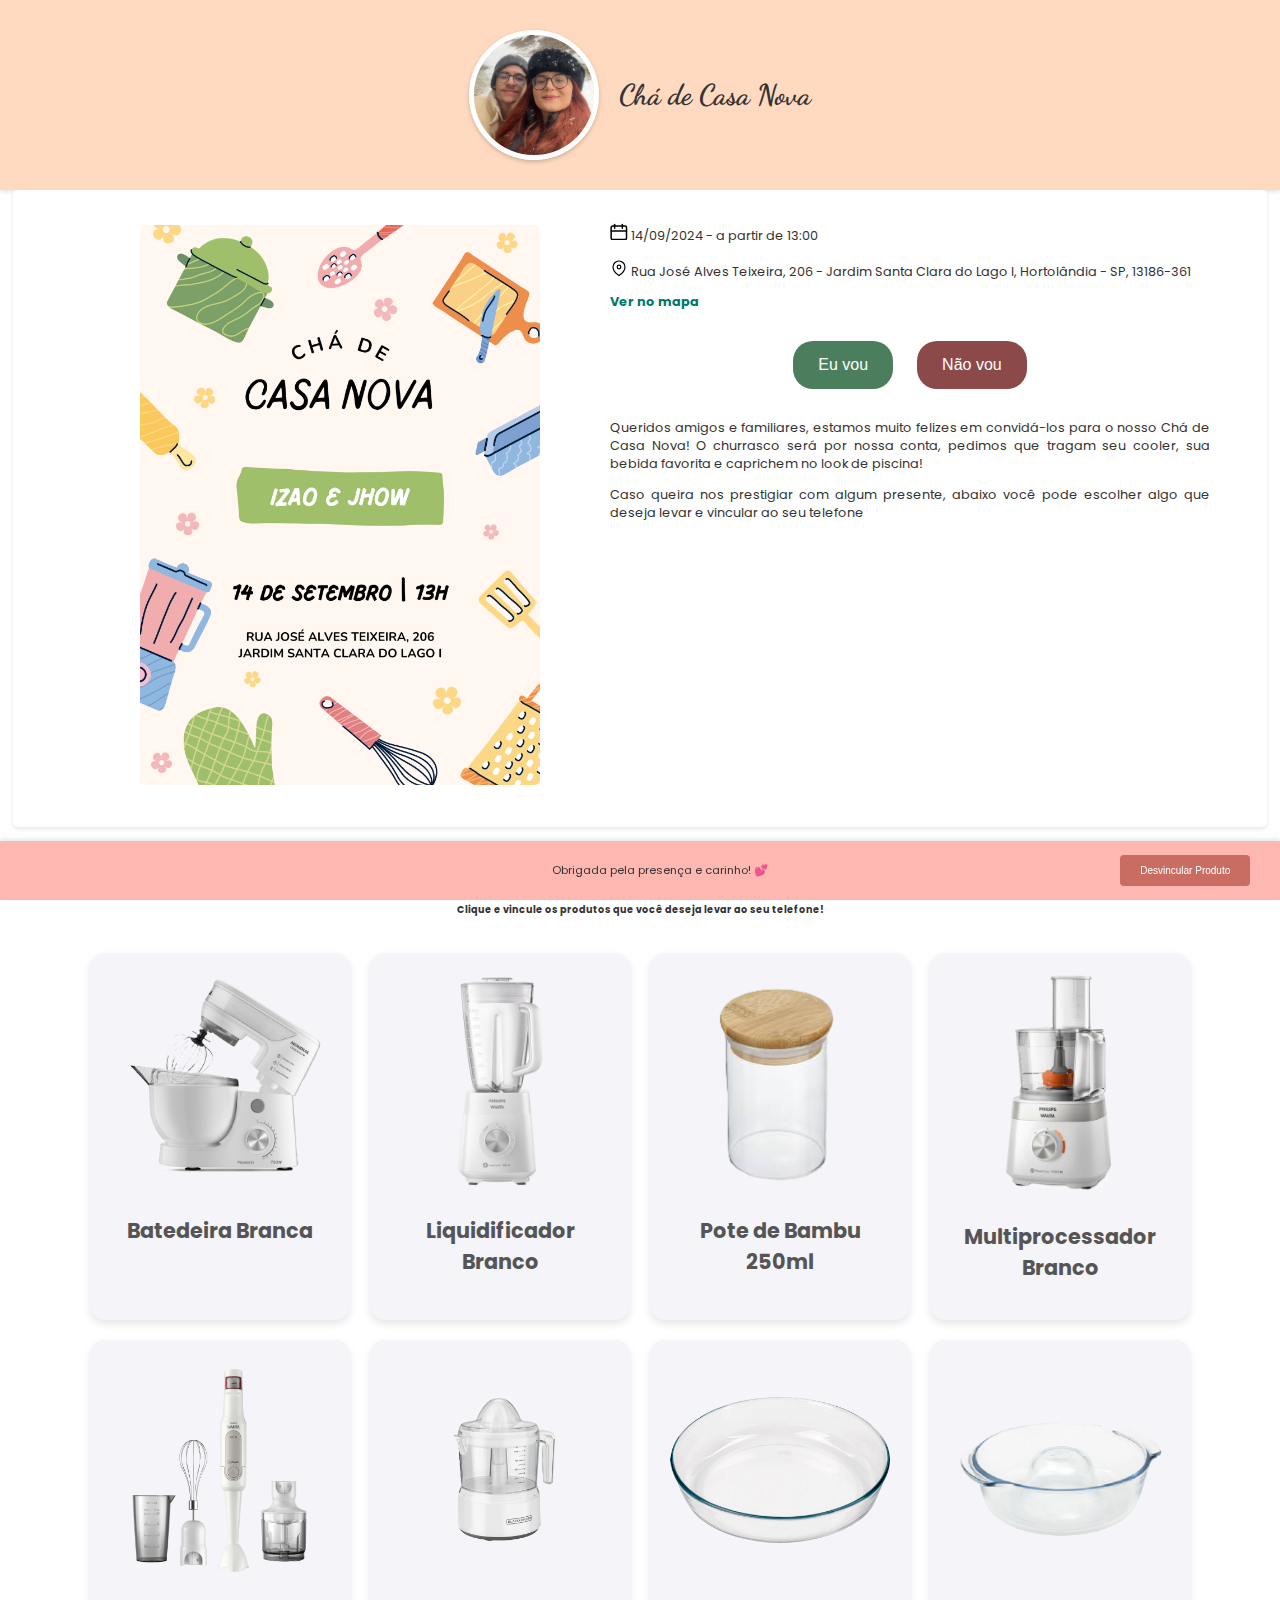
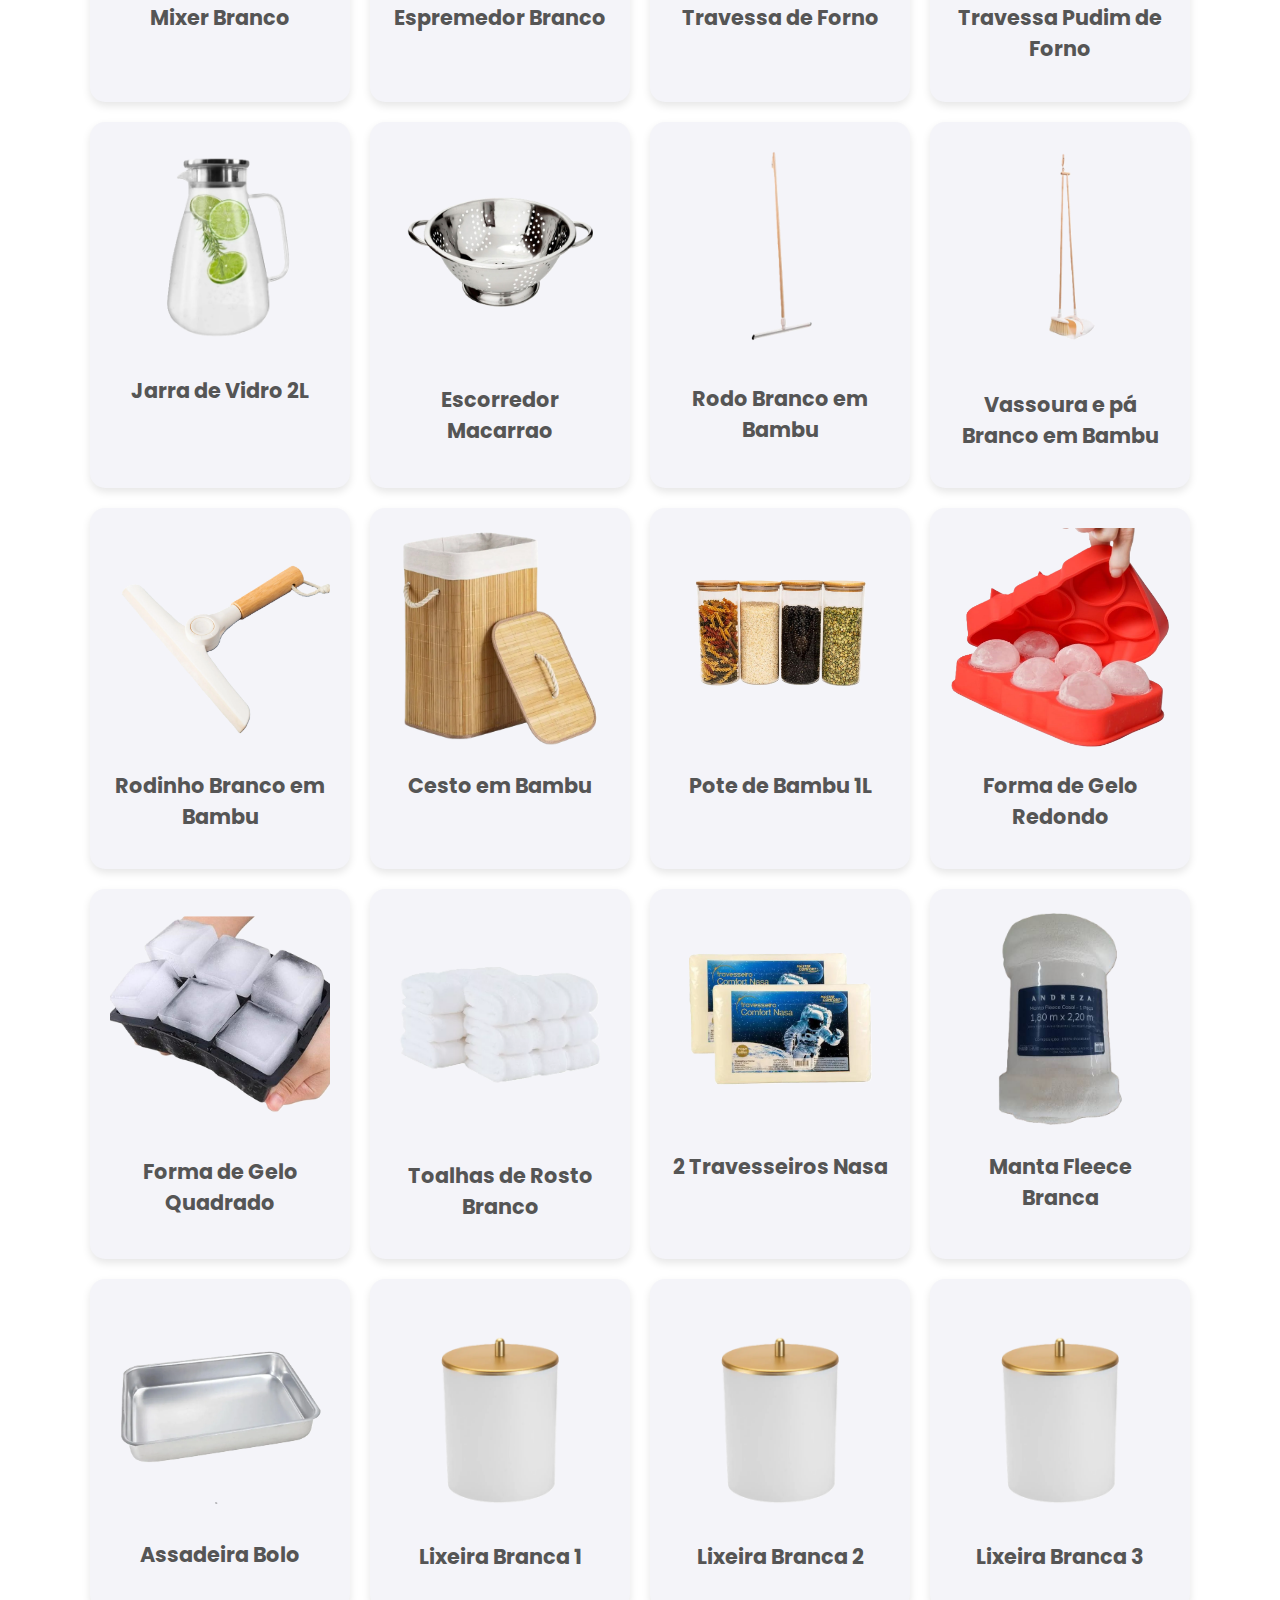
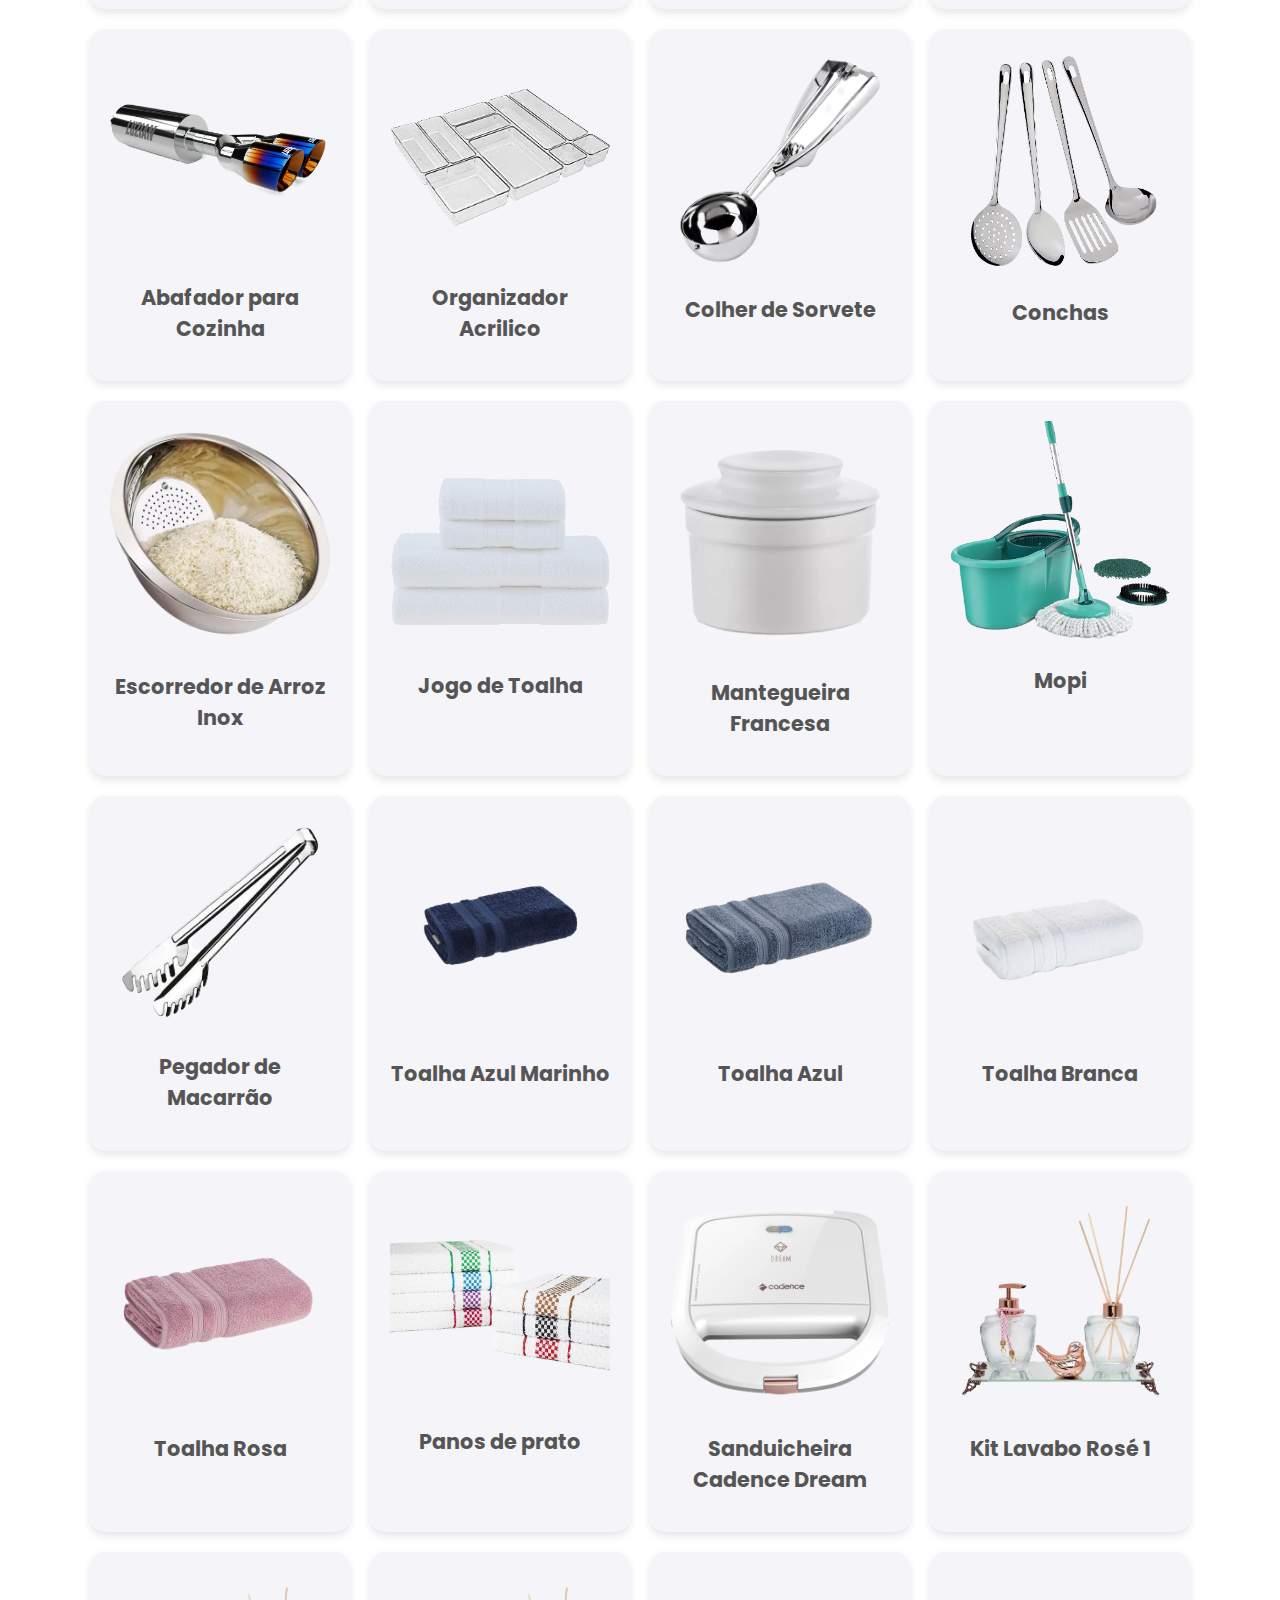
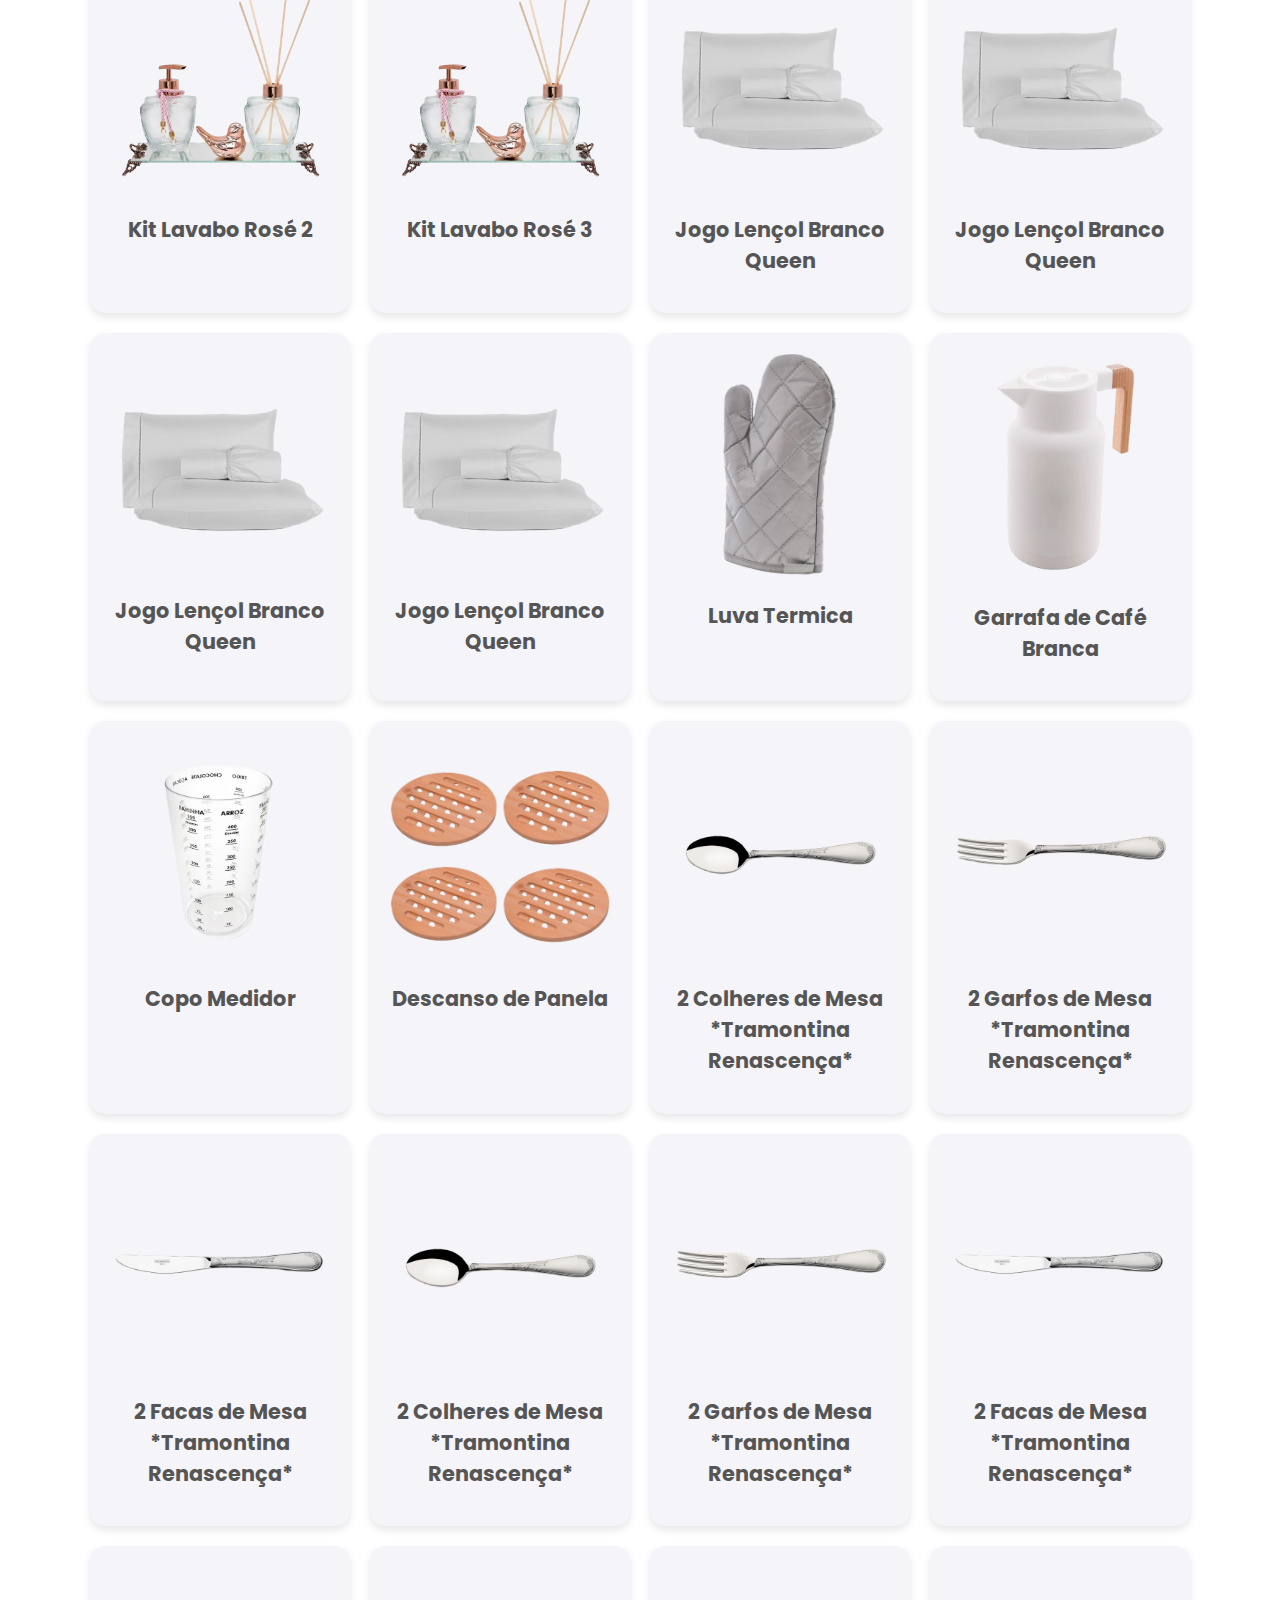
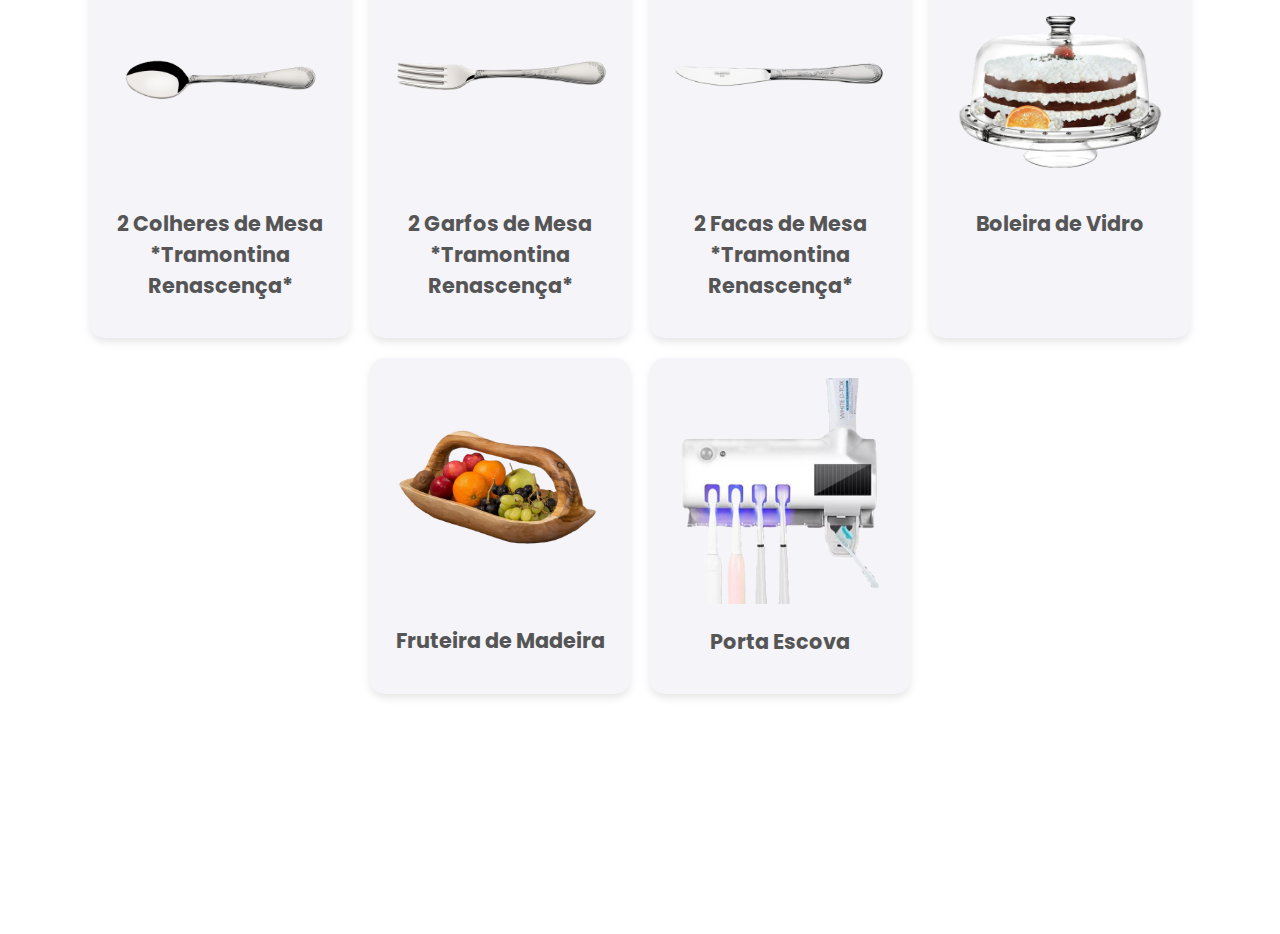
==== commit d5284798: "Organizador" ====
--- a/index.html
+++ b/index.html
@@ -247,8 +247,8 @@
             </div>
 
             <div class="product-item" data-id="25">
-                <img src="images/aspirador.png" alt="Aspirador">
-                <h2>Aspirador Vertical Branco</h2>
+                <img src="images/organizador.png" alt="Organizador">
+                <h2>Organizador Acrilico</h2>
                 <button class="link-button">Vincular</button>
             </div>
 
